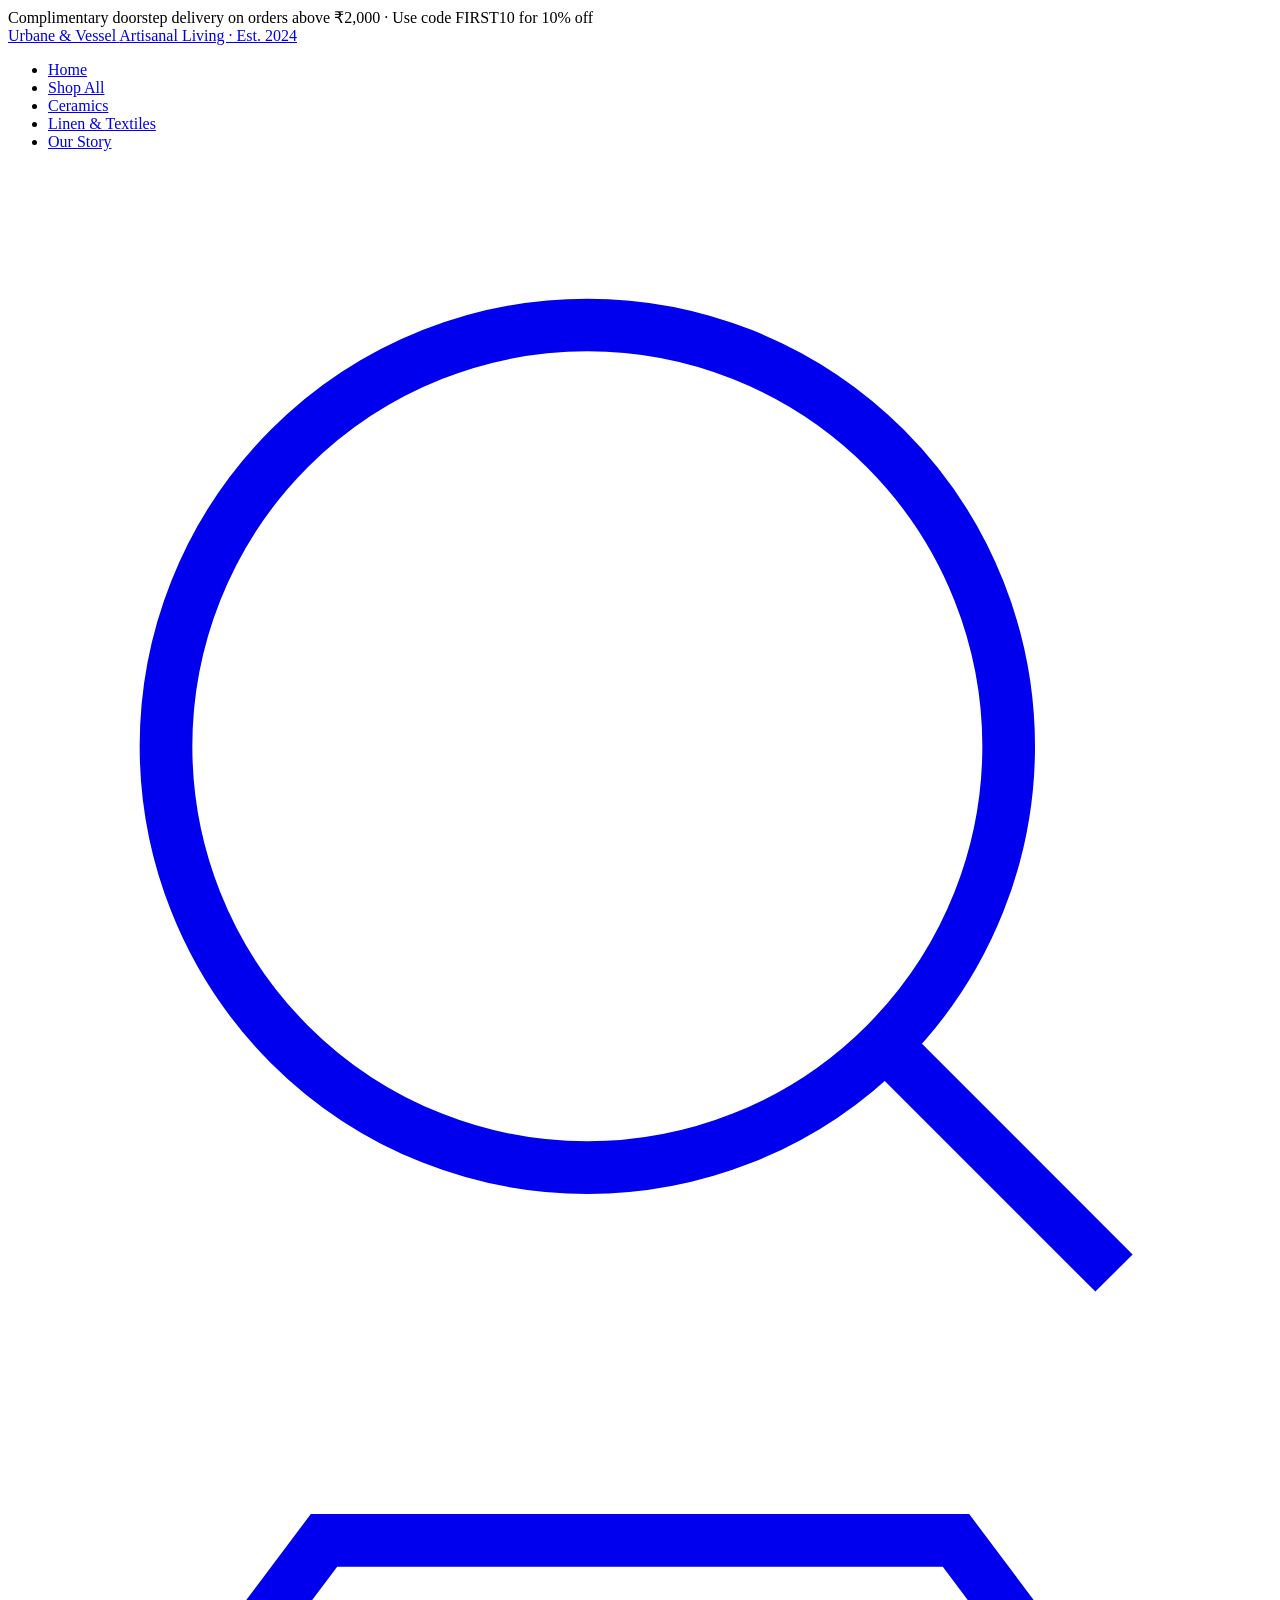
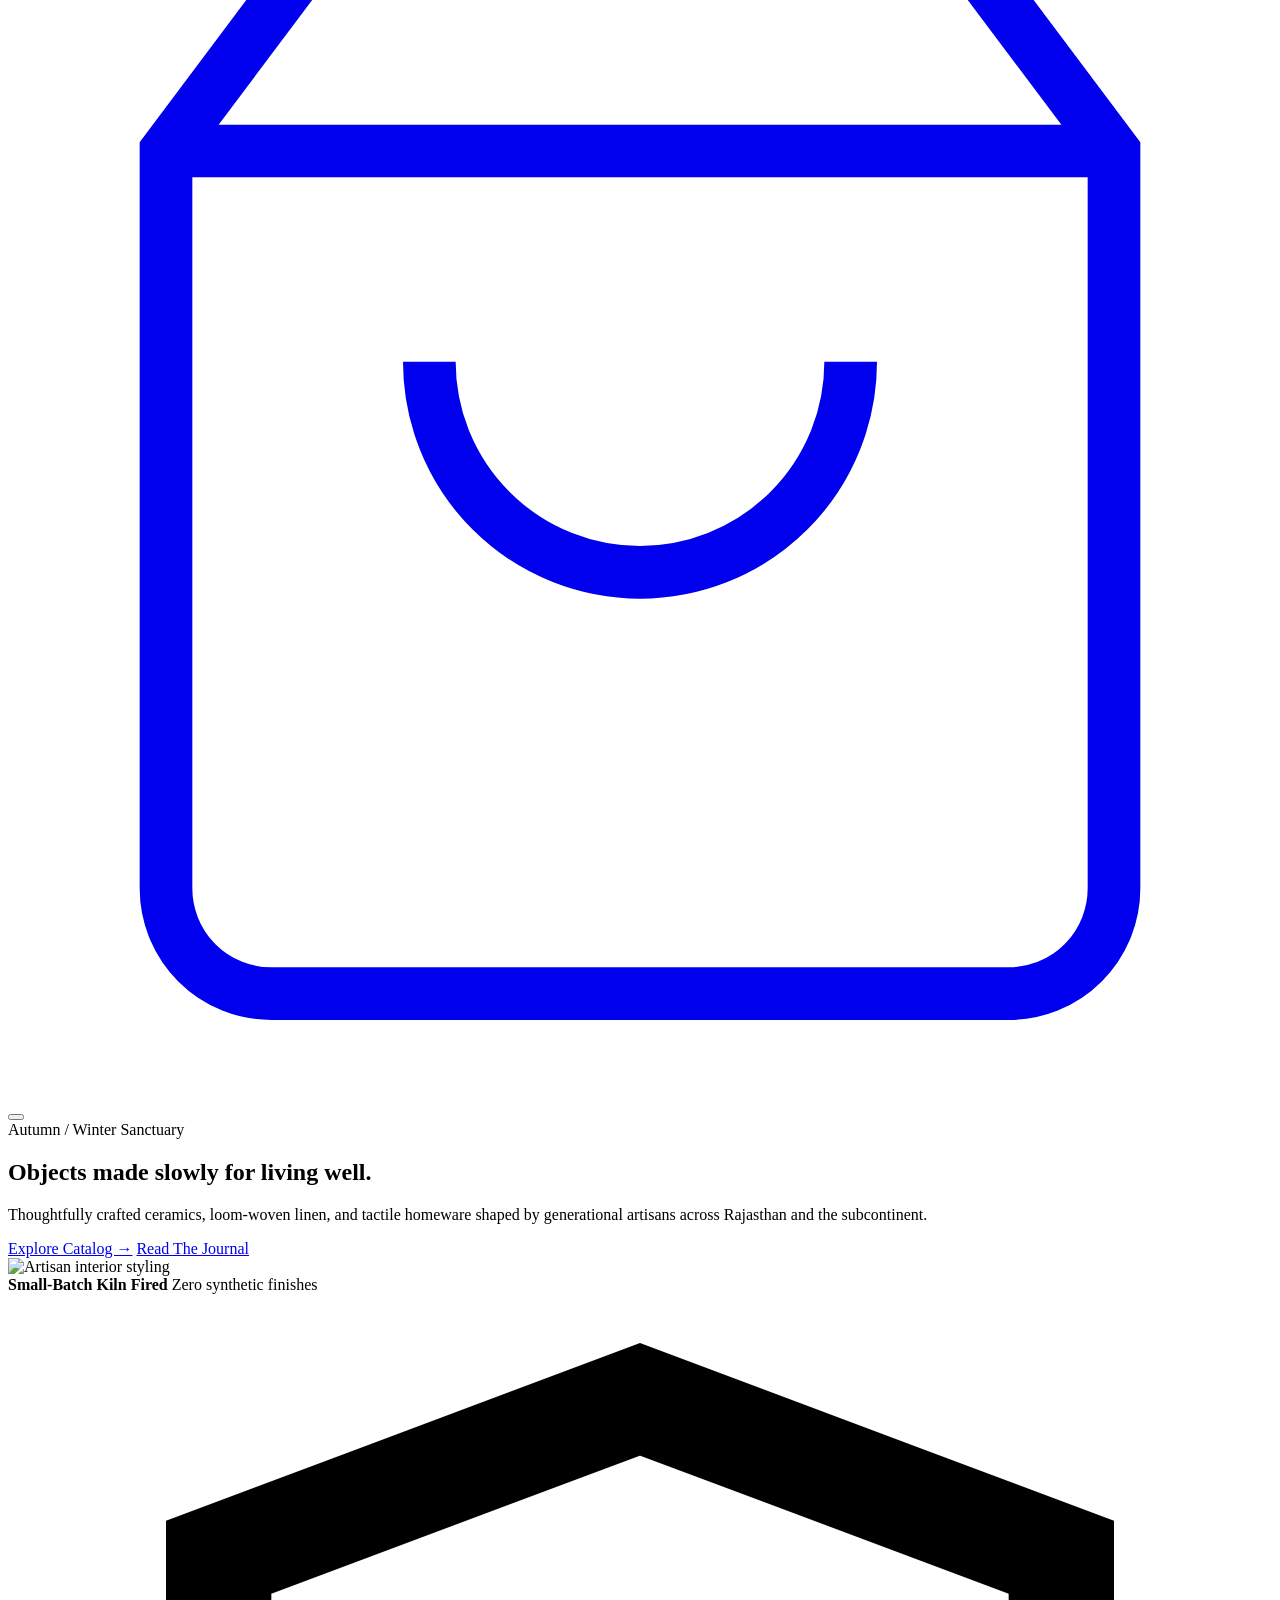
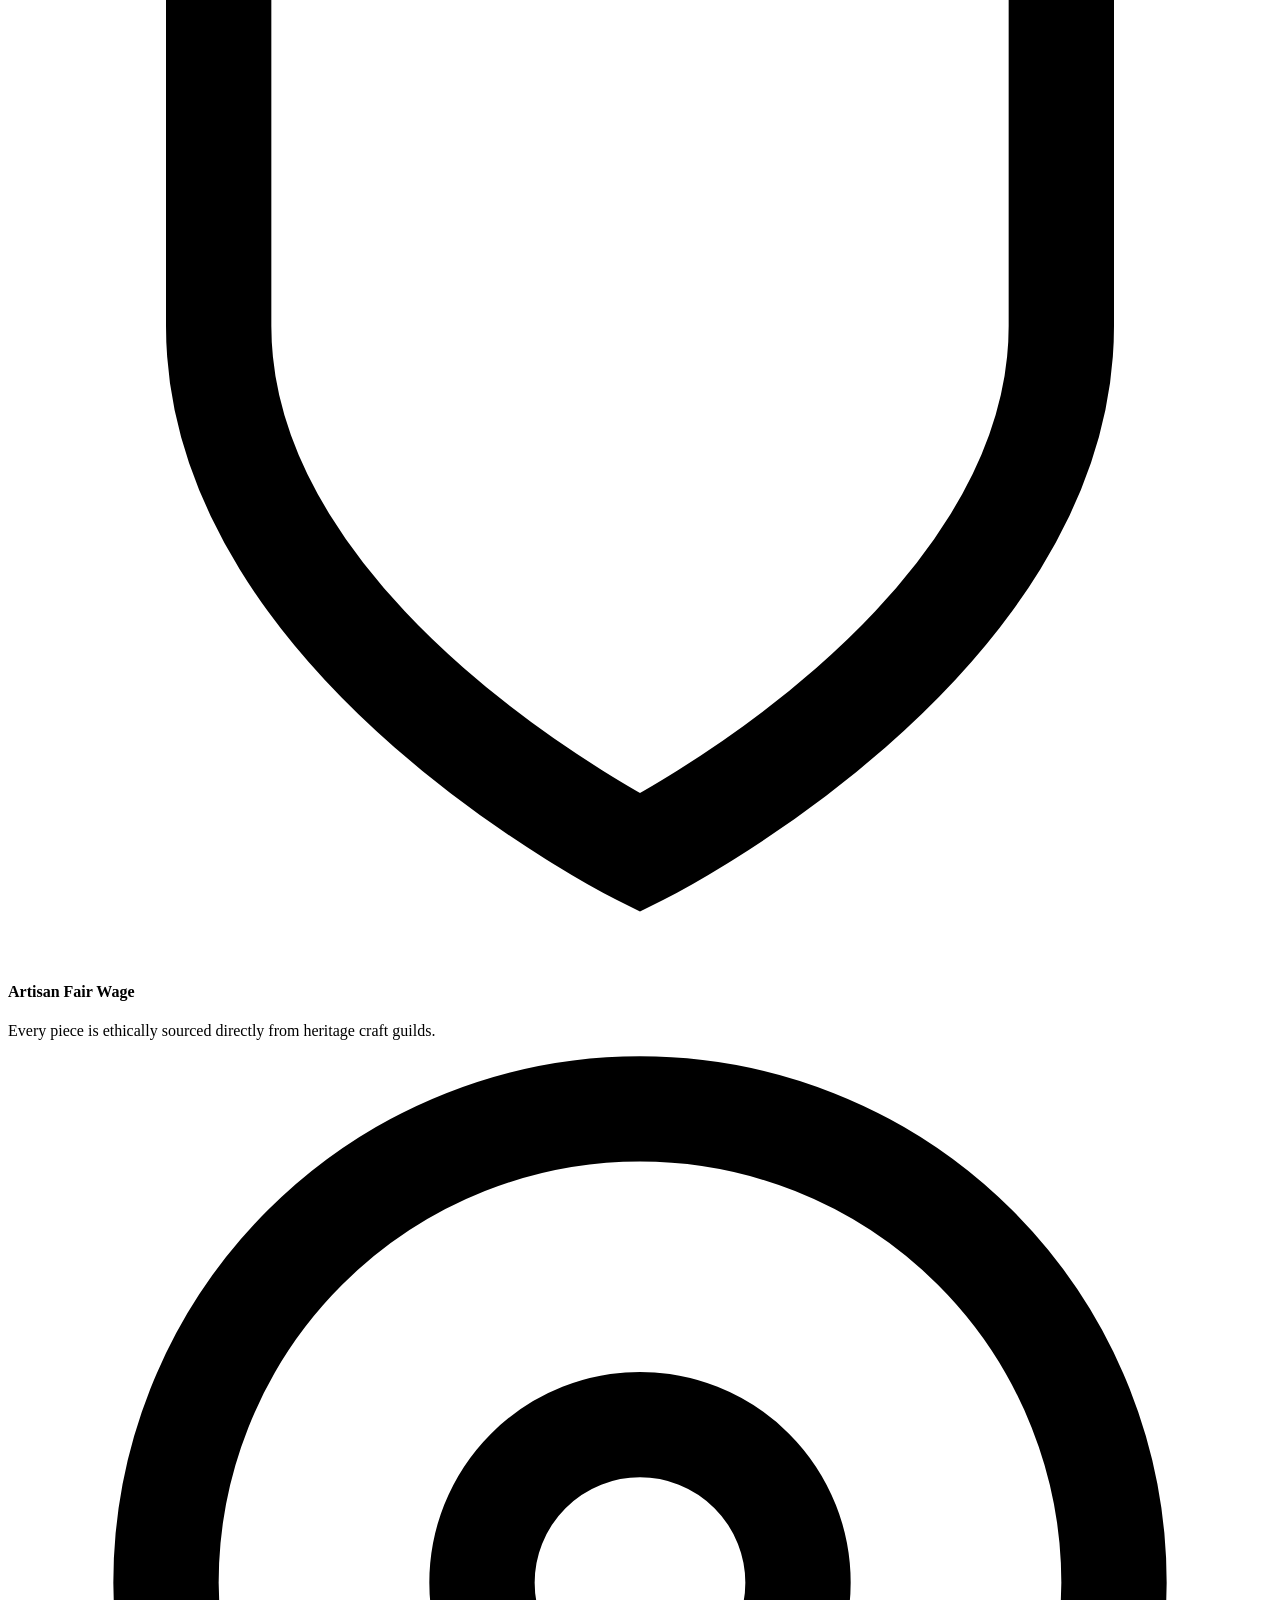
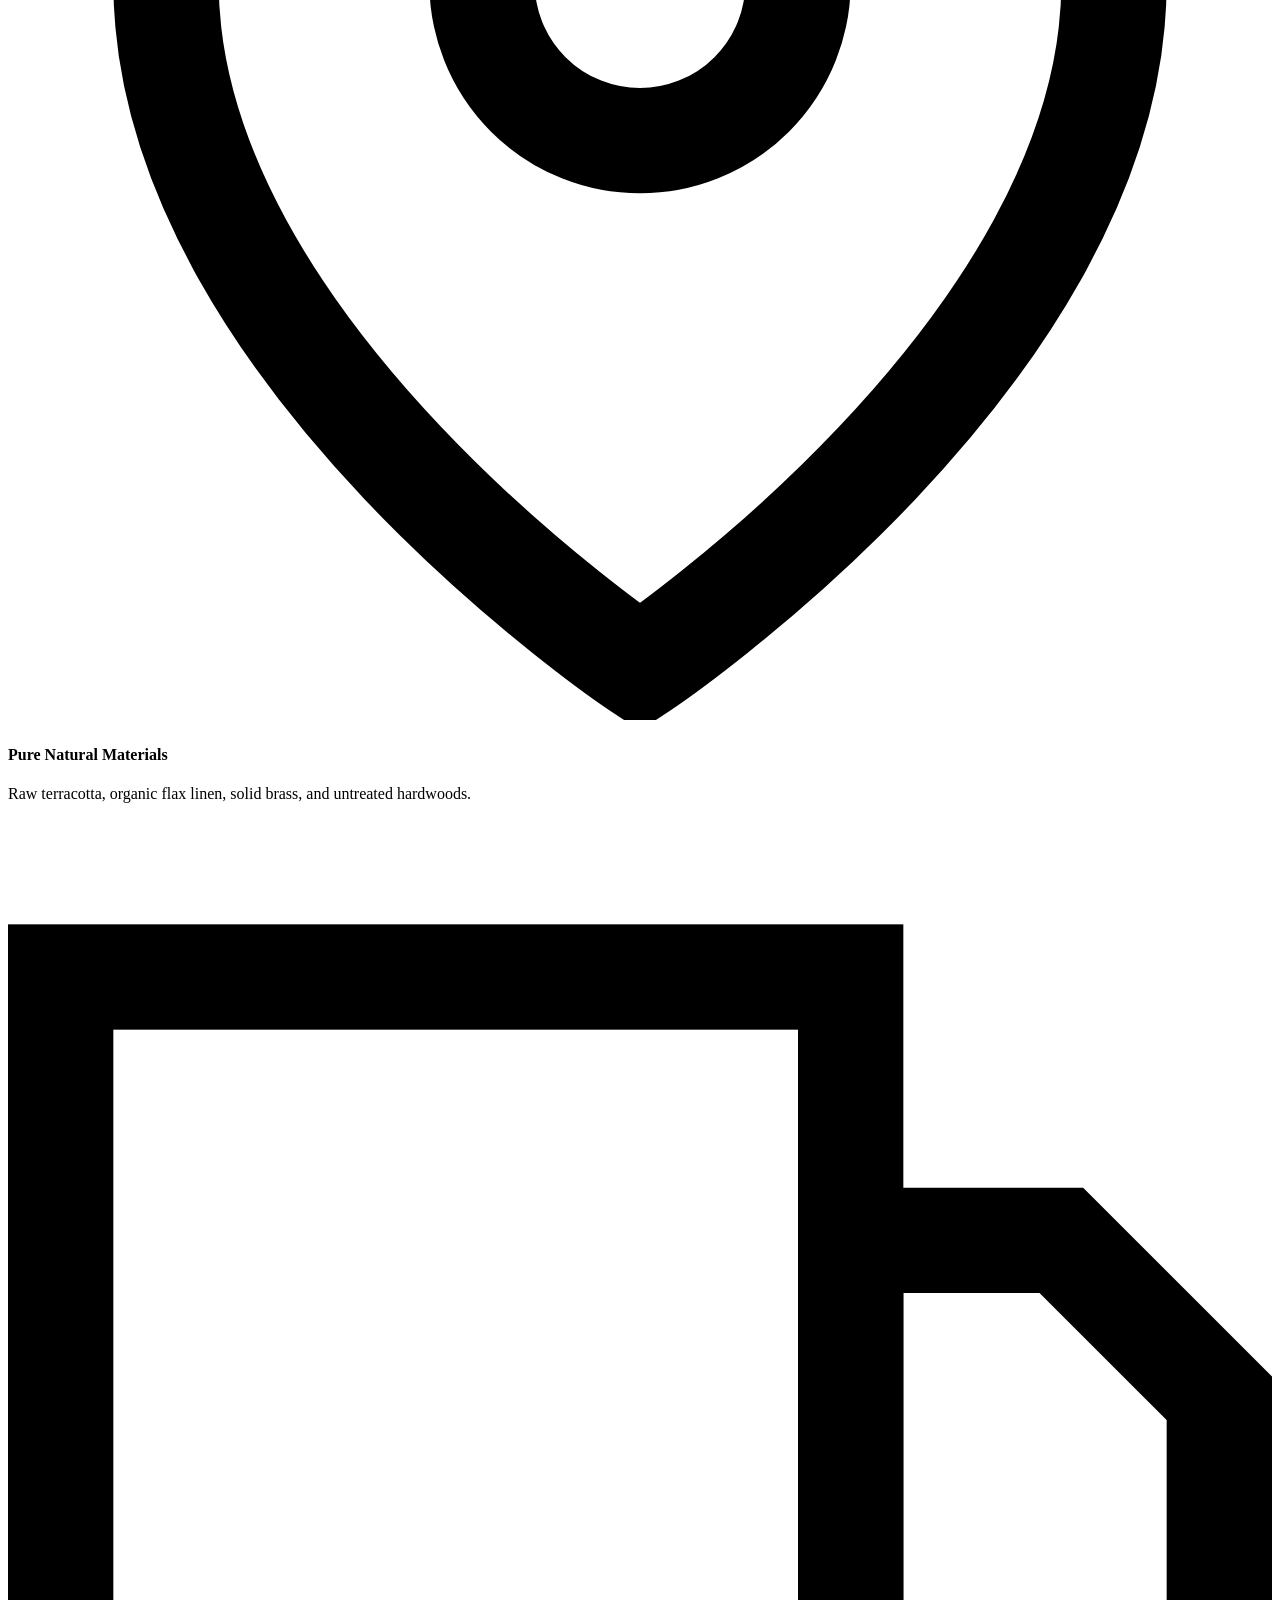
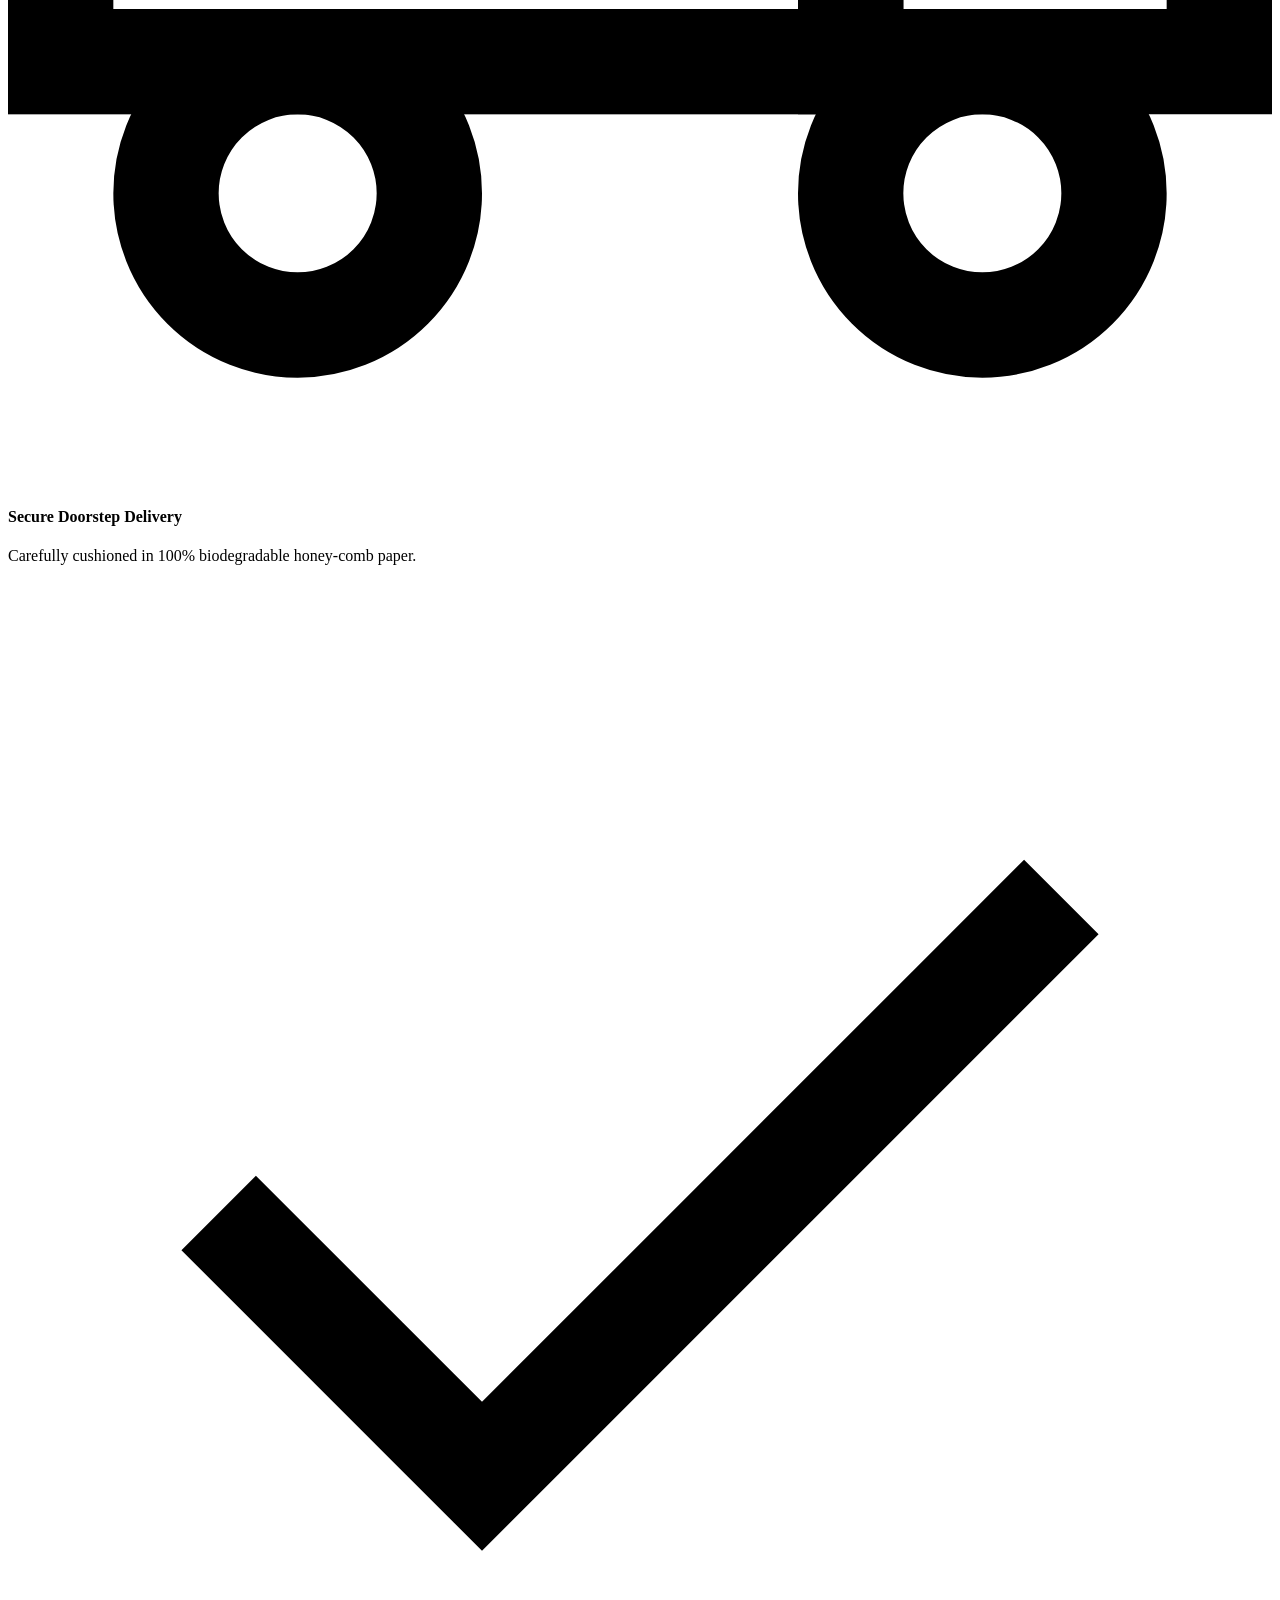
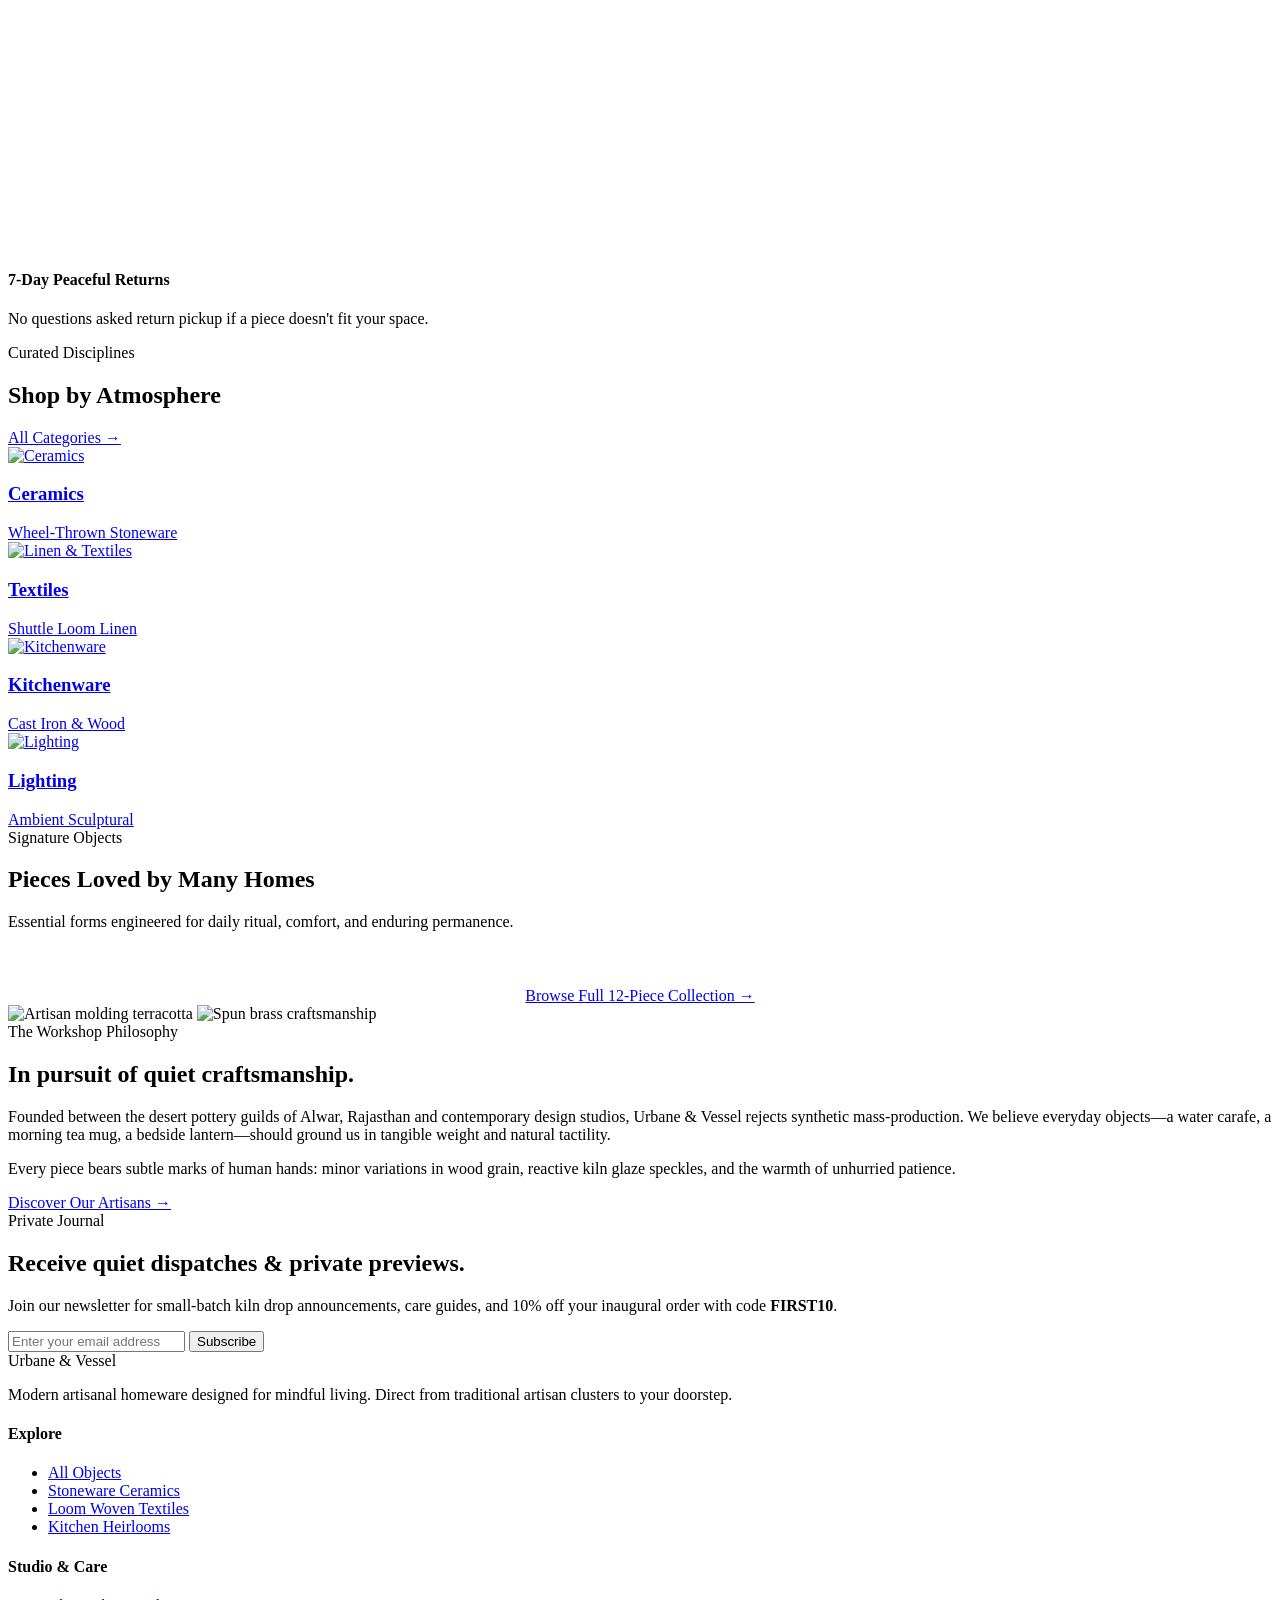
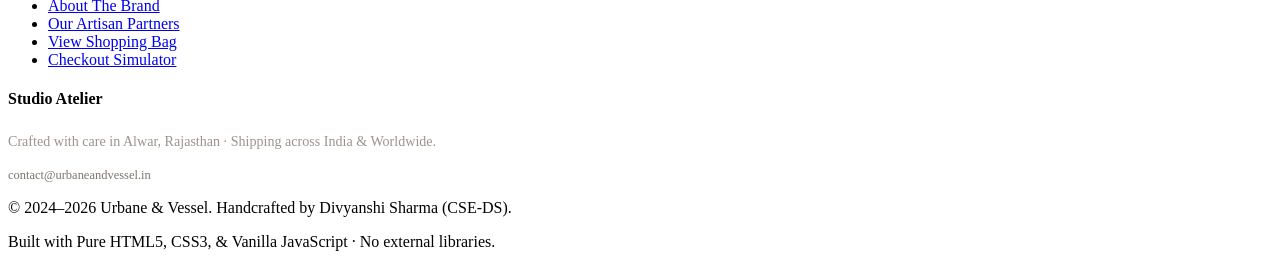
==== index.html @ d1248e4f "Added files" ====
<!DOCTYPE html>
<html lang="en">
<head>
  <meta charset="UTF-8" />
  <meta name="viewport" content="width=device-width, initial-scale=1.0" />
  <title>Urbane &amp; Vessel — Handcrafted Homeware &amp; Living</title>
  <link rel="stylesheet" href="css/style.css" />
</head>
<body>

  <!-- Top Announcement Bar -->
  <aside class="announcement-bar">
    Complimentary doorstep delivery on orders above ₹2,000 &middot; Use code <span>FIRST10</span> for 10% off
  </aside>

  <!-- Navigation Header -->
  <header class="site-header">
    <div class="container header-inner">
      <a href="index.html" class="brand-logo">
        <span class="brand-name">Urbane &amp; Vessel</span>
        <span class="brand-sub">Artisanal Living &middot; Est. 2024</span>
      </a>

      <nav>
        <ul class="nav-menu">
          <li><a href="index.html" class="nav-link">Home</a></li>
          <li><a href="shop.html" class="nav-link">Shop All</a></li>
          <li><a href="shop.html?category=ceramics" class="nav-link">Ceramics</a></li>
          <li><a href="shop.html?category=textiles" class="nav-link">Linen &amp; Textiles</a></li>
          <li><a href="about.html" class="nav-link">Our Story</a></li>
        </ul>
      </nav>

      <div class="header-actions">
        <a href="shop.html" class="action-icon-btn" title="Search objects" aria-label="Search">
          <svg viewBox="0 0 24 24" fill="none" stroke="currentColor"><circle cx="11" cy="11" r="8"></circle><line x1="21" y1="21" x2="16.65" y2="16.65"></line></svg>
        </a>
        <a href="cart.html" class="action-icon-btn" title="View Bag" aria-label="Cart">
          <svg viewBox="0 0 24 24" fill="none" stroke="currentColor"><path d="M6 2L3 6v14a2 2 0 0 0 2 2h14a2 2 0 0 0 2-2V6l-3-4z"></path><line x1="3" y1="6" x2="21" y2="6"></line><path d="M16 10a4 4 0 0 1-8 0"></path></svg>
          <span class="cart-badge-count" style="display: none;">0</span>
        </a>
        <button class="mobile-toggle-btn" aria-label="Toggle navigation menu">
          <span></span><span></span><span></span>
        </button>
      </div>
    </div>
  </header>

  <!-- Hero Section -->
  <section class="hero-section">
    <div class="container hero-grid">
      <div class="hero-text">
        <span class="subheading">Autumn / Winter Sanctuary</span>
        <h1>Objects made slowly for living well.</h1>
        <p>
          Thoughtfully crafted ceramics, loom-woven linen, and tactile homeware shaped by generational artisans across Rajasthan and the subcontinent.
        </p>
        <div class="hero-cta-group">
          <a href="shop.html" class="btn btn-primary">Explore Catalog &rarr;</a>
          <a href="about.html" class="btn btn-outline">Read The Journal</a>
        </div>
      </div>
      <div class="hero-visual-frame">
        <div class="hero-image-wrapper">
          <img src="https://images.unsplash.com/photo-1616486338812-3dadae4b4ace?auto=format&fit=crop&w=1000&q=80" alt="Artisan interior styling" />
        </div>
        <div class="hero-badge-tag">
          <strong>Small-Batch Kiln Fired</strong>
          <span>Zero synthetic finishes</span>
        </div>
      </div>
    </div>
  </section>

  <!-- Value Propositions Ribbon -->
  <section class="values-ribbon">
    <div class="container values-grid">
      <div class="value-item">
        <div class="value-icon">
          <svg viewBox="0 0 24 24" fill="none" stroke="currentColor" stroke-width="2"><path d="M12 22s8-4 8-10V5l-8-3-8 3v7c0 6 8 10 8 10z"></path></svg>
        </div>
        <div class="value-text">
          <h4>Artisan Fair Wage</h4>
          <p>Every piece is ethically sourced directly from heritage craft guilds.</p>
        </div>
      </div>

      <div class="value-item">
        <div class="value-icon">
          <svg viewBox="0 0 24 24" fill="none" stroke="currentColor" stroke-width="2"><path d="M21 10c0 7-9 13-9 13s-9-6-9-13a9 9 0 0 1 18 0z"></path><circle cx="12" cy="10" r="3"></circle></svg>
        </div>
        <div class="value-text">
          <h4>Pure Natural Materials</h4>
          <p>Raw terracotta, organic flax linen, solid brass, and untreated hardwoods.</p>
        </div>
      </div>

      <div class="value-item">
        <div class="value-icon">
          <svg viewBox="0 0 24 24" fill="none" stroke="currentColor" stroke-width="2"><rect x="1" y="3" width="15" height="13"></rect><polygon points="16 8 20 8 23 11 23 16 16 16 16 8"></polygon><circle cx="5.5" cy="18.5" r="2.5"></circle><circle cx="18.5" cy="18.5" r="2.5"></circle></svg>
        </div>
        <div class="value-text">
          <h4>Secure Doorstep Delivery</h4>
          <p>Carefully cushioned in 100% biodegradable honey-comb paper.</p>
        </div>
      </div>

      <div class="value-item">
        <div class="value-icon">
          <svg viewBox="0 0 24 24" fill="none" stroke="currentColor" stroke-width="2"><polyline points="20 6 9 17 4 12"></polyline></svg>
        </div>
        <div class="value-text">
          <h4>7-Day Peaceful Returns</h4>
          <p>No questions asked return pickup if a piece doesn't fit your space.</p>
        </div>
      </div>
    </div>
  </section>

  <!-- Categories Showcase -->
  <section class="categories-showcase">
    <div class="container">
      <div class="section-header">
        <div>
          <span class="subheading">Curated Disciplines</span>
          <h2>Shop by Atmosphere</h2>
        </div>
        <a href="shop.html" class="btn btn-outline btn-sm">All Categories &rarr;</a>
      </div>

      <div class="categories-grid">
        <a href="shop.html?category=ceramics" class="category-card">
          <img src="https://images.unsplash.com/photo-1514432324607-a09d9b4aefdd?auto=format&fit=crop&w=600&q=80" alt="Ceramics" loading="lazy" />
          <div class="category-card-content">
            <h3>Ceramics</h3>
            <span>Wheel-Thrown Stoneware</span>
          </div>
        </a>

        <a href="shop.html?category=textiles" class="category-card">
          <img src="https://images.unsplash.com/photo-1584100936595-c0654b55a2e2?auto=format&fit=crop&w=600&q=80" alt="Linen & Textiles" loading="lazy" />
          <div class="category-card-content">
            <h3>Textiles</h3>
            <span>Shuttle Loom Linen</span>
          </div>
        </a>

        <a href="shop.html?category=kitchenware" class="category-card">
          <img src="https://images.unsplash.com/photo-1576092768241-dec231879fc3?auto=format&fit=crop&w=600&q=80" alt="Kitchenware" loading="lazy" />
          <div class="category-card-content">
            <h3>Kitchenware</h3>
            <span>Cast Iron &amp; Wood</span>
          </div>
        </a>

        <a href="shop.html?category=lighting" class="category-card">
          <img src="https://images.unsplash.com/photo-1507473885765-e6ed057f782c?auto=format&fit=crop&w=600&q=80" alt="Lighting" loading="lazy" />
          <div class="category-card-content">
            <h3>Lighting</h3>
            <span>Ambient Sculptural</span>
          </div>
        </a>
      </div>
    </div>
  </section>

  <!-- Best Sellers Grid -->
  <section class="products-section" style="background: var(--bg-surface); border-top: 1px solid var(--border-color);">
    <div class="container">
      <div class="section-header section-header-centered">
        <span class="subheading">Signature Objects</span>
        <h2>Pieces Loved by Many Homes</h2>
        <p class="lead">Essential forms engineered for daily ritual, comfort, and enduring permanence.</p>
      </div>

      <div class="products-grid" id="homepage-featured-grid">
        <!-- Rendered via JS -->
      </div>

      <div style="text-align: center; margin-top: 3.5rem;">
        <a href="shop.html" class="btn btn-primary">Browse Full 12-Piece Collection &rarr;</a>
      </div>
    </div>
  </section>

  <!-- Brand Story Banner -->
  <section class="story-banner">
    <div class="container story-grid">
      <div class="story-visual-collage">
        <img src="https://images.unsplash.com/photo-1581783342308-f792dbdd27c5?auto=format&fit=crop&w=800&q=80" alt="Artisan molding terracotta" class="story-img-main" />
        <img src="https://images.unsplash.com/photo-1602928321679-560bb453f190?auto=format&fit=crop&w=600&q=80" alt="Spun brass craftsmanship" class="story-img-sub" />
      </div>

      <div class="story-content">
        <span class="subheading">The Workshop Philosophy</span>
        <h2>In pursuit of quiet craftsmanship.</h2>
        <p>
          Founded between the desert pottery guilds of Alwar, Rajasthan and contemporary design studios, Urbane &amp; Vessel rejects synthetic mass-production. We believe everyday objects—a water carafe, a morning tea mug, a bedside lantern—should ground us in tangible weight and natural tactility.
        </p>
        <p>
          Every piece bears subtle marks of human hands: minor variations in wood grain, reactive kiln glaze speckles, and the warmth of unhurried patience.
        </p>
        <a href="about.html" class="btn btn-outline" style="margin-top: 0.5rem;">Discover Our Artisans &rarr;</a>
      </div>
    </div>
  </section>

  <!-- Newsletter Section -->
  <section class="newsletter-section">
    <div class="container">
      <div class="newsletter-card">
        <span class="subheading">Private Journal</span>
        <h2>Receive quiet dispatches &amp; private previews.</h2>
        <p>Join our newsletter for small-batch kiln drop announcements, care guides, and 10% off your inaugural order with code <strong>FIRST10</strong>.</p>
        <form class="newsletter-form">
          <input type="email" class="newsletter-input" placeholder="Enter your email address" required />
          <button type="submit" class="btn btn-primary">Subscribe</button>
        </form>
      </div>
    </div>
  </section>

  <!-- Footer -->
  <footer class="site-footer">
    <div class="container">
      <div class="footer-grid">
        <div class="footer-brand">
          <span class="brand-name">Urbane &amp; Vessel</span>
          <p>Modern artisanal homeware designed for mindful living. Direct from traditional artisan clusters to your doorstep.</p>
        </div>

        <div class="footer-col">
          <h4>Explore</h4>
          <ul class="footer-links">
            <li><a href="shop.html">All Objects</a></li>
            <li><a href="shop.html?category=ceramics">Stoneware Ceramics</a></li>
            <li><a href="shop.html?category=textiles">Loom Woven Textiles</a></li>
            <li><a href="shop.html?category=kitchenware">Kitchen Heirlooms</a></li>
          </ul>
        </div>

        <div class="footer-col">
          <h4>Studio &amp; Care</h4>
          <ul class="footer-links">
            <li><a href="about.html">About The Brand</a></li>
            <li><a href="about.html#artisans">Our Artisan Partners</a></li>
            <li><a href="cart.html">View Shopping Bag</a></li>
            <li><a href="checkout.html">Checkout Simulator</a></li>
          </ul>
        </div>

        <div class="footer-col">
          <h4>Studio Atelier</h4>
          <p style="font-size: 0.88rem; color: #9c9489; line-height: 1.6; margin-bottom: 0.8rem;">
            Crafted with care in Alwar, Rajasthan &middot; Shipping across India &amp; Worldwide.
          </p>
          <span style="font-size: 0.78rem; color: #7d756a;">contact@urbaneandvessel.in</span>
        </div>
      </div>

      <div class="footer-bottom">
        <p>&copy; 2024–2026 Urbane &amp; Vessel. Handcrafted by Divyanshi Sharma (CSE-DS).</p>
        <p>Built with Pure HTML5, CSS3, &amp; Vanilla JavaScript &middot; No external libraries.</p>
      </div>
    </div>
  </footer>

  <!-- Scripts -->
  <script src="js/products.js"></script>
  <script src="js/cart.js"></script>
  <script src="js/main.js"></script>
  <script>
    // Populate Homepage Featured Products (First 4 or Best Sellers)
    document.addEventListener("DOMContentLoaded", () => {
      const container = document.getElementById("homepage-featured-grid");
      if (!container) return;
      const featured = PRODUCTS.slice(0, 4);

      container.innerHTML = featured.map(prod => `
        <article class="product-card">
          <div class="product-card-media">
            <a href="product-detail.html?id=${prod.id}">
              <img src="${prod.image}" alt="${prod.name}" loading="lazy" />
            </a>
            ${prod.badge ? `<span class="product-badge ${prod.badge.toLowerCase().includes('seller') ? 'badge-featured' : ''}">${prod.badge}</span>` : ''}
            <button class="quick-add-btn" onclick="addToCart('${prod.id}', 1)">
              Add to Bag
            </button>
          </div>
          <div class="product-card-body">
            <span class="product-category-tag">${prod.category}</span>
            <h3 class="product-card-title">
              <a href="product-detail.html?id=${prod.id}">${prod.name}</a>
            </h3>
            <div class="product-rating">
              <span class="stars">★</span>
              <span>${prod.rating}</span>
              <span>(${prod.reviewsCount})</span>
            </div>
            <div class="product-price-row">
              <span class="product-price">${formatCurrency(prod.price)}</span>
              ${prod.originalPrice ? `<span class="product-original-price">${formatCurrency(prod.originalPrice)}</span>` : ''}
            </div>
          </div>
        </article>
      `).join("");
    });
  </script>
</body>
</html>
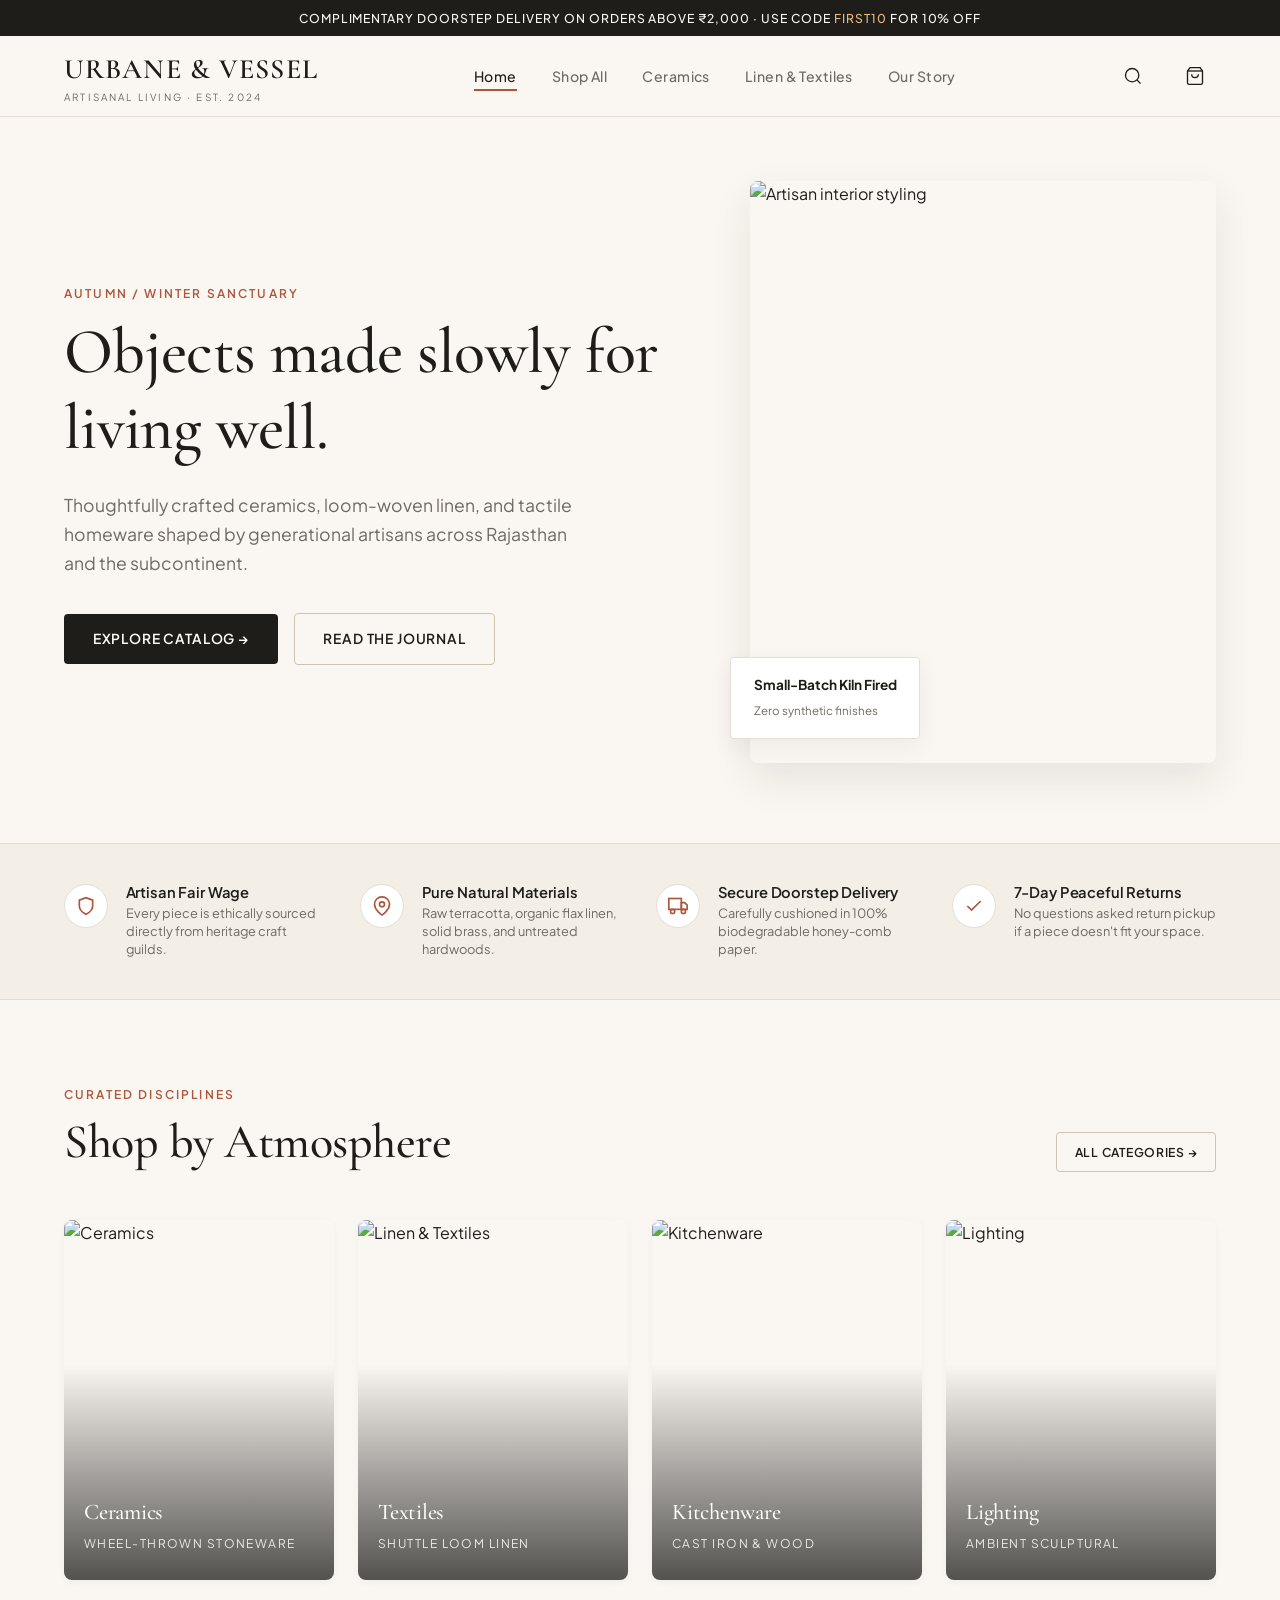
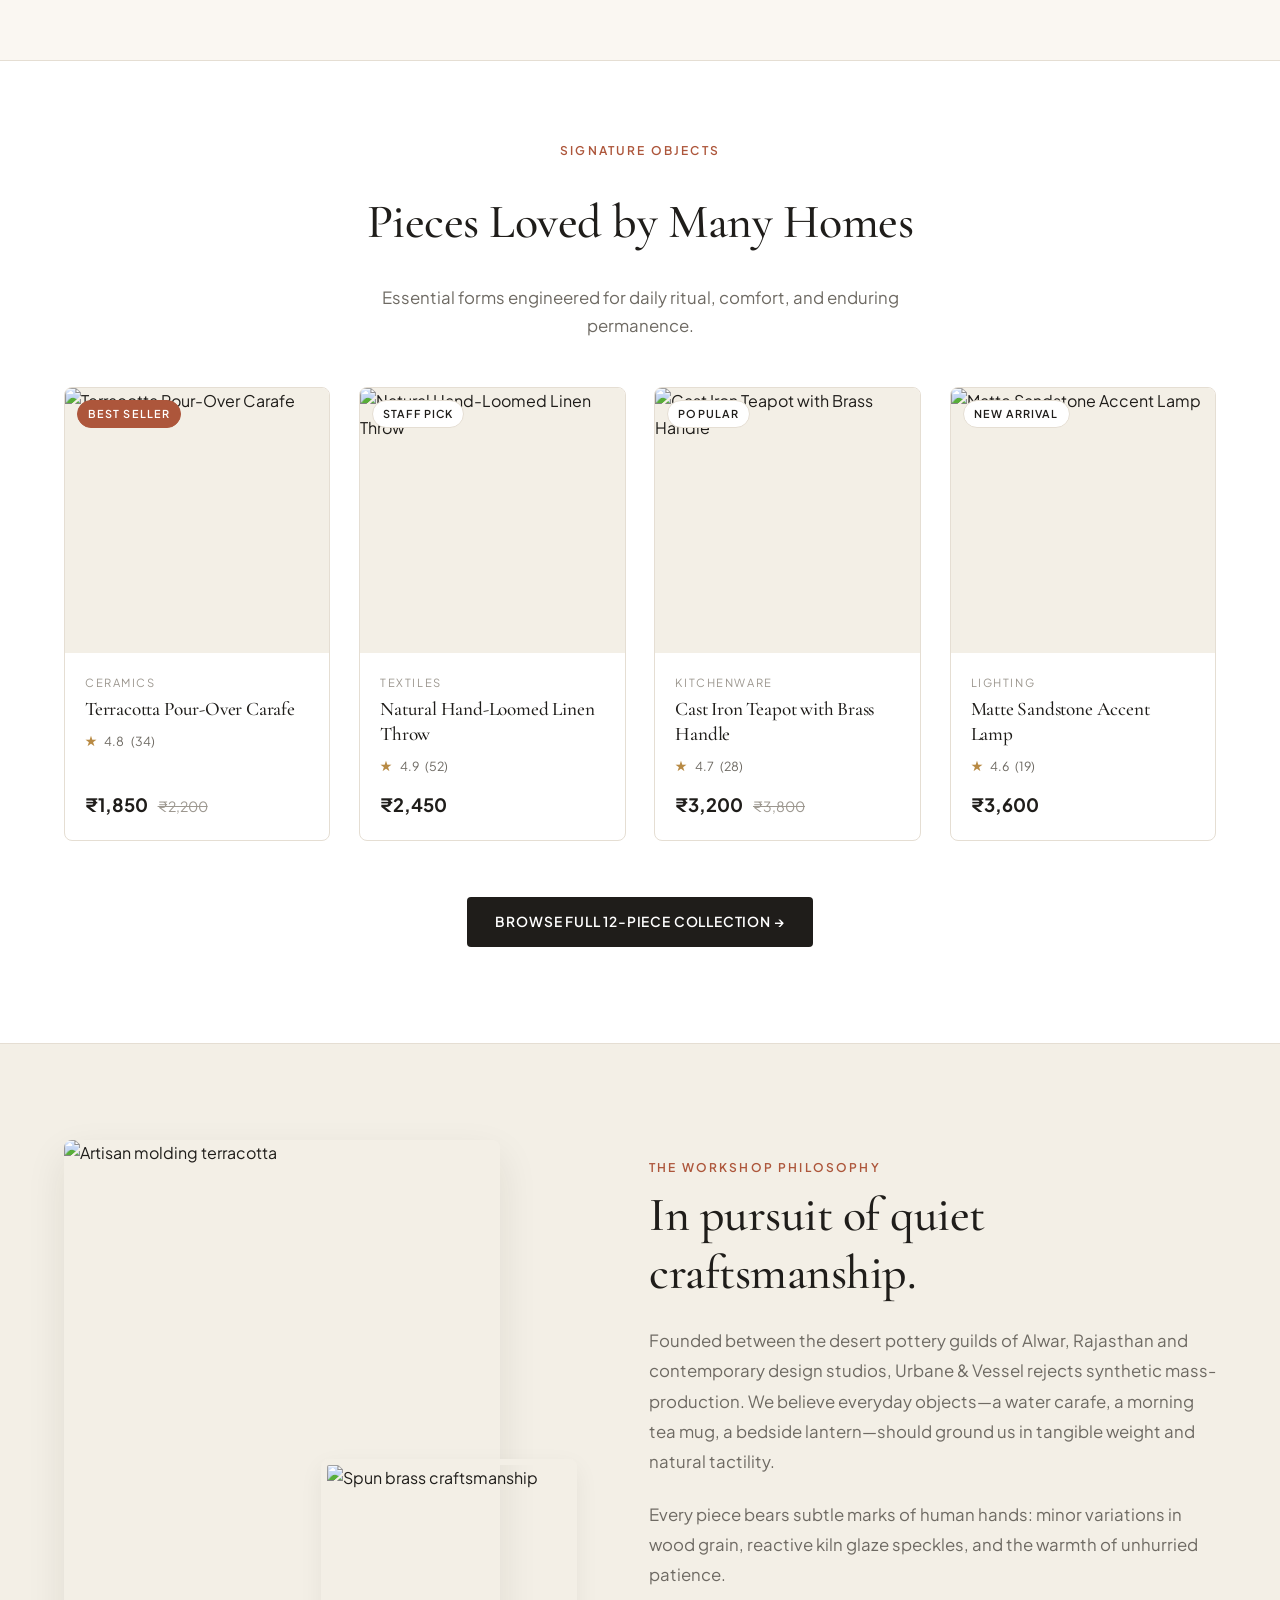
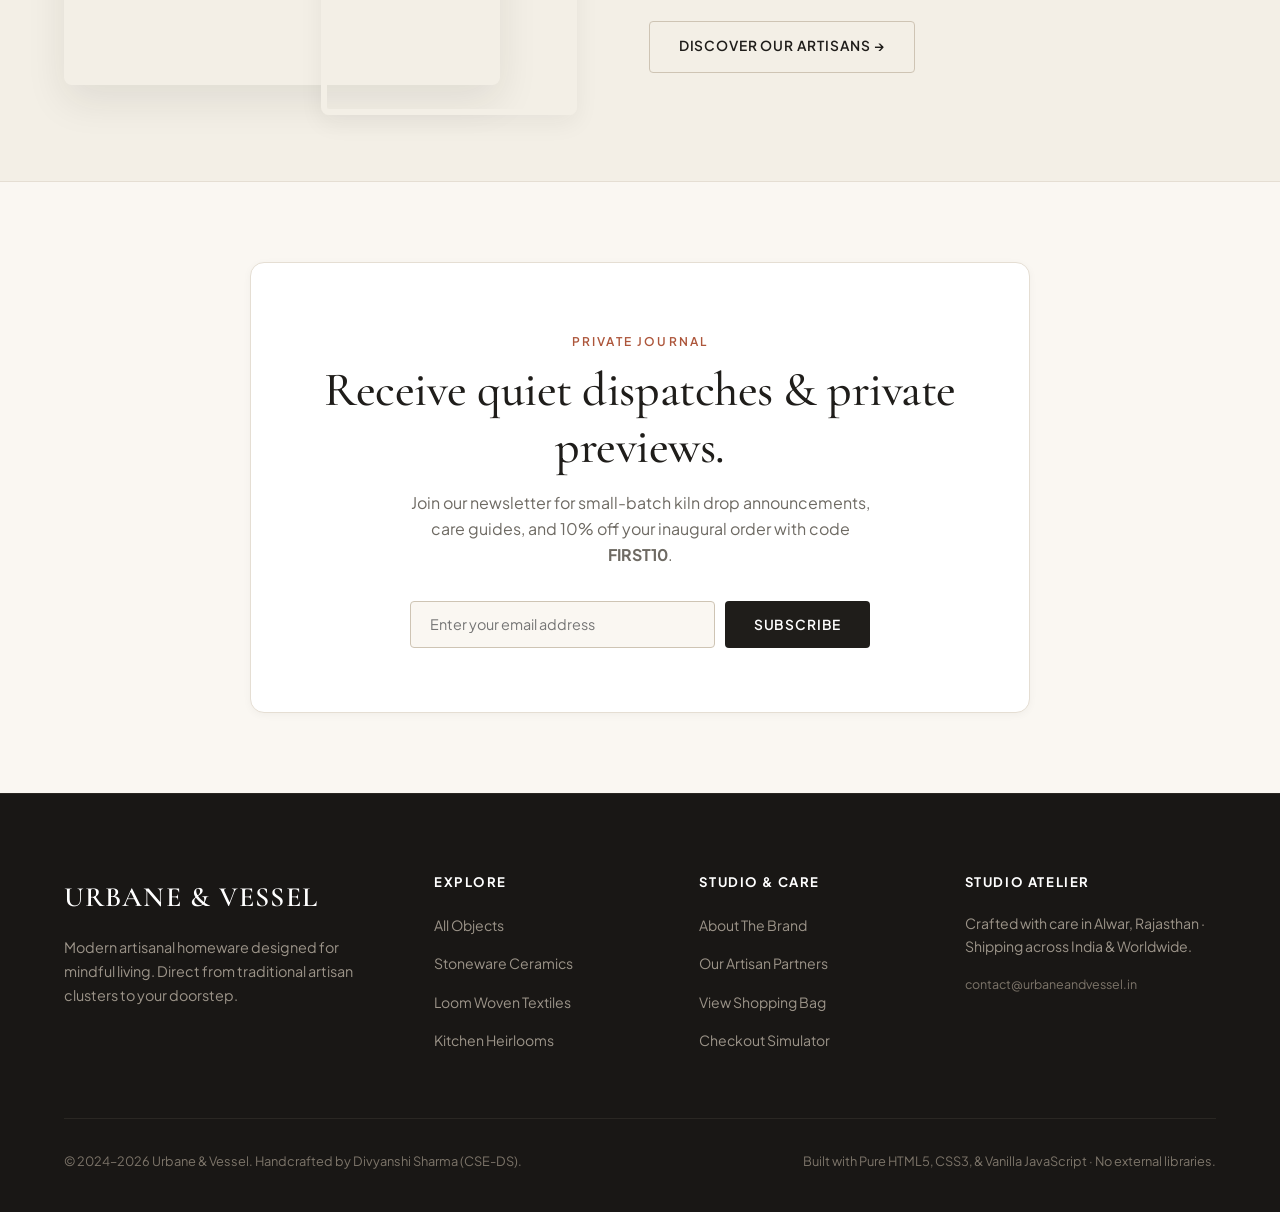
==== commit ef117a9d: "updated files" ====
--- a/index.html
+++ b/index.html
@@ -4,7 +4,7 @@
   <meta charset="UTF-8" />
   <meta name="viewport" content="width=device-width, initial-scale=1.0" />
   <title>Urbane &amp; Vessel — Handcrafted Homeware &amp; Living</title>
-  <link rel="stylesheet" href="css/style.css" />
+  <link rel="stylesheet" href="style.css" />
 </head>
 <body>
 
@@ -266,45 +266,6 @@
   </footer>
 
   <!-- Scripts -->
-  <script src="js/products.js"></script>
-  <script src="js/cart.js"></script>
-  <script src="js/main.js"></script>
-  <script>
-    // Populate Homepage Featured Products (First 4 or Best Sellers)
-    document.addEventListener("DOMContentLoaded", () => {
-      const container = document.getElementById("homepage-featured-grid");
-      if (!container) return;
-      const featured = PRODUCTS.slice(0, 4);
-
-      container.innerHTML = featured.map(prod => `
-        <article class="product-card">
-          <div class="product-card-media">
-            <a href="product-detail.html?id=${prod.id}">
-              <img src="${prod.image}" alt="${prod.name}" loading="lazy" />
-            </a>
-            ${prod.badge ? `<span class="product-badge ${prod.badge.toLowerCase().includes('seller') ? 'badge-featured' : ''}">${prod.badge}</span>` : ''}
-            <button class="quick-add-btn" onclick="addToCart('${prod.id}', 1)">
-              Add to Bag
-            </button>
-          </div>
-          <div class="product-card-body">
-            <span class="product-category-tag">${prod.category}</span>
-            <h3 class="product-card-title">
-              <a href="product-detail.html?id=${prod.id}">${prod.name}</a>
-            </h3>
-            <div class="product-rating">
-              <span class="stars">★</span>
-              <span>${prod.rating}</span>
-              <span>(${prod.reviewsCount})</span>
-            </div>
-            <div class="product-price-row">
-              <span class="product-price">${formatCurrency(prod.price)}</span>
-              ${prod.originalPrice ? `<span class="product-original-price">${formatCurrency(prod.originalPrice)}</span>` : ''}
-            </div>
-          </div>
-        </article>
-      `).join("");
-    });
-  </script>
+    <script src="script.js"></script>
 </body>
 </html>
--- a/style.css
+++ b/style.css
@@ -0,0 +1,1590 @@
+/* ============================================================
+   URBANE & VESSEL — Artisanal Homeware & Living
+   Custom Handcrafted CSS
+   ============================================================ */
+
+@import url('https://fonts.googleapis.com/css2?family=Cormorant+Garamond:ital,wght@0,400;0,500;0,600;0,700;1,400&family=Plus+Jakarta+Sans:wght@300;400;500;600;700&display=swap');
+
+/* --- Root Design Tokens --- */
+:root {
+  --bg-primary: #faf7f2;
+  --bg-surface: #ffffff;
+  --bg-subtle: #f3efe6;
+  --bg-muted: #eae3d6;
+
+  --text-main: #1f1d1a;
+  --text-muted: #6e6a63;
+  --text-light: #9c978f;
+
+  --color-terracotta: #ad563b;
+  --color-terracotta-dark: #8c422a;
+  --color-terracotta-soft: rgba(173, 86, 59, 0.08);
+
+  --color-brass: #b88a44;
+  --color-olive: #5f6b55;
+
+  --border-color: #e5ded3;
+  --border-dark: #cec4b4;
+
+  --font-serif: 'Cormorant Garamond', Georgia, 'Times New Roman', serif;
+  --font-sans: 'Plus Jakarta Sans', system-ui, -apple-system, sans-serif;
+
+  --shadow-sm: 0 2px 8px rgba(31, 29, 26, 0.04);
+  --shadow-md: 0 8px 24px rgba(31, 29, 26, 0.06);
+  --shadow-lg: 0 16px 40px rgba(31, 29, 26, 0.09);
+
+  --radius-sm: 4px;
+  --radius-md: 8px;
+  --radius-lg: 14px;
+  --radius-full: 9999px;
+
+  --transition-fast: 0.2s cubic-bezier(0.16, 1, 0.3, 1);
+  --transition-normal: 0.35s cubic-bezier(0.16, 1, 0.3, 1);
+
+  --nav-height: 80px;
+}
+
+/* --- Reset & Base --- */
+*, *::before, *::after {
+  margin: 0;
+  padding: 0;
+  box-sizing: border-box;
+}
+
+html {
+  font-size: 16px;
+  scroll-behavior: smooth;
+  -webkit-font-smoothing: antialiased;
+}
+
+body {
+  font-family: var(--font-sans);
+  background-color: var(--bg-primary);
+  color: var(--text-main);
+  line-height: 1.65;
+  overflow-x: hidden;
+  display: flex;
+  flex-direction: column;
+  min-height: 100vh;
+}
+
+img {
+  max-width: 100%;
+  height: auto;
+  display: block;
+}
+
+a {
+  color: inherit;
+  text-decoration: none;
+  transition: color var(--transition-fast);
+}
+
+button {
+  font-family: inherit;
+  cursor: pointer;
+  border: none;
+  background: none;
+  transition: all var(--transition-fast);
+}
+
+input, select, textarea {
+  font-family: inherit;
+  color: inherit;
+}
+
+/* --- Layout Utility --- */
+.container {
+  width: 90%;
+  max-width: 1240px;
+  margin: 0 auto;
+}
+
+.container-narrow {
+  width: 90%;
+  max-width: 980px;
+  margin: 0 auto;
+}
+
+/* --- Typography --- */
+h1, h2, h3, h4 {
+  font-family: var(--font-serif);
+  font-weight: 500;
+  line-height: 1.2;
+  letter-spacing: -0.01em;
+  color: var(--text-main);
+}
+
+h1 { font-size: clamp(2.5rem, 5vw, 4.2rem); }
+h2 { font-size: clamp(2rem, 3.8vw, 3rem); }
+h3 { font-size: clamp(1.4rem, 2.2vw, 1.85rem); }
+h4 { font-size: 1.2rem; }
+
+.subheading {
+  font-family: var(--font-sans);
+  font-size: 0.75rem;
+  letter-spacing: 0.18em;
+  text-transform: uppercase;
+  color: var(--color-terracotta);
+  font-weight: 600;
+  display: inline-block;
+  margin-bottom: 0.6rem;
+}
+
+/* --- Top Announcement Bar --- */
+.announcement-bar {
+  background: var(--text-main);
+  color: var(--bg-primary);
+  font-size: 0.76rem;
+  letter-spacing: 0.08em;
+  text-transform: uppercase;
+  padding: 8px 16px;
+  text-align: center;
+  font-weight: 500;
+}
+.announcement-bar span {
+  color: #e5b985;
+}
+
+/* --- Main Header / Navigation --- */
+.site-header {
+  position: sticky;
+  top: 0;
+  z-index: 100;
+  background: rgba(250, 247, 242, 0.94);
+  backdrop-filter: blur(12px);
+  -webkit-backdrop-filter: blur(12px);
+  border-bottom: 1px solid var(--border-color);
+  transition: transform var(--transition-fast), background var(--transition-fast);
+}
+
+.header-inner {
+  height: var(--nav-height);
+  display: flex;
+  align-items: center;
+  justify-content: space-between;
+}
+
+.brand-logo {
+  display: flex;
+  flex-direction: column;
+}
+.brand-name {
+  font-family: var(--font-serif);
+  font-size: 1.75rem;
+  font-weight: 600;
+  letter-spacing: 0.04em;
+  text-transform: uppercase;
+  color: var(--text-main);
+}
+.brand-sub {
+  font-size: 0.62rem;
+  letter-spacing: 0.22em;
+  text-transform: uppercase;
+  color: var(--text-muted);
+  margin-top: -3px;
+}
+
+.nav-menu {
+  display: flex;
+  gap: 2.2rem;
+  list-style: none;
+}
+.nav-link {
+  font-size: 0.88rem;
+  font-weight: 500;
+  color: var(--text-muted);
+  letter-spacing: 0.03em;
+  position: relative;
+  padding: 6px 0;
+}
+.nav-link::after {
+  content: '';
+  position: absolute;
+  bottom: 0;
+  left: 0;
+  width: 0%;
+  height: 1.5px;
+  background-color: var(--color-terracotta);
+  transition: width var(--transition-fast);
+}
+.nav-link:hover,
+.nav-link.active {
+  color: var(--text-main);
+}
+.nav-link:hover::after,
+.nav-link.active::after {
+  width: 100%;
+}
+
+.header-actions {
+  display: flex;
+  align-items: center;
+  gap: 1.25rem;
+}
+.action-icon-btn {
+  display: flex;
+  align-items: center;
+  justify-content: center;
+  width: 42px;
+  height: 42px;
+  border-radius: var(--radius-full);
+  color: var(--text-main);
+  position: relative;
+  border: 1px solid transparent;
+  transition: all var(--transition-fast);
+}
+.action-icon-btn:hover {
+  background-color: var(--bg-subtle);
+  border-color: var(--border-color);
+}
+.action-icon-btn svg {
+  width: 20px;
+  height: 20px;
+  stroke-width: 1.6;
+}
+
+.cart-badge-count {
+  position: absolute;
+  top: 4px;
+  right: 4px;
+  background: var(--color-terracotta);
+  color: #fff;
+  font-size: 0.68rem;
+  font-weight: 700;
+  width: 18px;
+  height: 18px;
+  border-radius: 50%;
+  display: inline-flex;
+  align-items: center;
+  justify-content: center;
+}
+
+/* Mobile Hamburger */
+.mobile-toggle-btn {
+  display: none;
+  flex-direction: column;
+  gap: 5px;
+  width: 32px;
+  height: 32px;
+  justify-content: center;
+  cursor: pointer;
+}
+.mobile-toggle-btn span {
+  display: block;
+  height: 2px;
+  width: 100%;
+  background: var(--text-main);
+  transition: transform var(--transition-fast), opacity var(--transition-fast);
+}
+
+/* --- Buttons --- */
+.btn {
+  display: inline-flex;
+  align-items: center;
+  justify-content: center;
+  gap: 0.6rem;
+  padding: 0.85rem 1.8rem;
+  font-size: 0.86rem;
+  font-weight: 600;
+  letter-spacing: 0.06em;
+  text-transform: uppercase;
+  border-radius: var(--radius-sm);
+  transition: all var(--transition-fast);
+}
+
+.btn-primary {
+  background: var(--text-main);
+  color: #ffffff;
+}
+.btn-primary:hover {
+  background: var(--color-terracotta);
+  transform: translateY(-2px);
+  box-shadow: var(--shadow-md);
+}
+
+.btn-terracotta {
+  background: var(--color-terracotta);
+  color: #ffffff;
+}
+.btn-terracotta:hover {
+  background: var(--color-terracotta-dark);
+  transform: translateY(-2px);
+  box-shadow: 0 6px 18px rgba(173, 86, 59, 0.25);
+}
+
+.btn-outline {
+  background: transparent;
+  color: var(--text-main);
+  border: 1px solid var(--border-dark);
+}
+.btn-outline:hover {
+  border-color: var(--text-main);
+  background: var(--text-main);
+  color: #ffffff;
+}
+
+.btn-sm {
+  padding: 0.55rem 1.1rem;
+  font-size: 0.76rem;
+}
+
+.btn-block {
+  width: 100%;
+}
+
+/* --- Hero Section --- */
+.hero-section {
+  padding: 4rem 0 5rem;
+  position: relative;
+}
+.hero-grid {
+  display: grid;
+  grid-template-columns: 1.15fr 0.85fr;
+  gap: 3.5rem;
+  align-items: center;
+}
+.hero-text h1 {
+  margin-bottom: 1.5rem;
+}
+.hero-text p {
+  font-size: 1.1rem;
+  color: var(--text-muted);
+  max-width: 520px;
+  margin-bottom: 2.2rem;
+}
+.hero-cta-group {
+  display: flex;
+  gap: 1rem;
+  align-items: center;
+  flex-wrap: wrap;
+}
+
+.hero-visual-frame {
+  position: relative;
+}
+.hero-image-wrapper {
+  position: relative;
+  border-radius: var(--radius-md);
+  overflow: hidden;
+  box-shadow: var(--shadow-lg);
+  aspect-ratio: 4 / 5;
+}
+.hero-image-wrapper img {
+  width: 100%;
+  height: 100%;
+  object-fit: cover;
+  transition: transform 1.2s cubic-bezier(0.16, 1, 0.3, 1);
+}
+.hero-image-wrapper:hover img {
+  transform: scale(1.03);
+}
+
+.hero-badge-tag {
+  position: absolute;
+  bottom: 24px;
+  left: -20px;
+  background: var(--bg-surface);
+  border: 1px solid var(--border-color);
+  padding: 1rem 1.4rem;
+  border-radius: var(--radius-sm);
+  box-shadow: var(--shadow-md);
+  max-width: 200px;
+}
+.hero-badge-tag strong {
+  display: block;
+  font-size: 0.85rem;
+  font-weight: 700;
+  color: var(--text-main);
+}
+.hero-badge-tag span {
+  font-size: 0.72rem;
+  color: var(--text-muted);
+}
+
+/* --- Features / Value Props Ribbon --- */
+.values-ribbon {
+  background: var(--bg-subtle);
+  border-top: 1px solid var(--border-color);
+  border-bottom: 1px solid var(--border-color);
+  padding: 2.5rem 0;
+}
+.values-grid {
+  display: grid;
+  grid-template-columns: repeat(auto-fit, minmax(220px, 1fr));
+  gap: 2rem;
+}
+.value-item {
+  display: flex;
+  align-items: flex-start;
+  gap: 1.1rem;
+}
+.value-icon {
+  width: 44px;
+  height: 44px;
+  border-radius: 50%;
+  background: var(--bg-surface);
+  border: 1px solid var(--border-color);
+  display: flex;
+  align-items: center;
+  justify-content: center;
+  color: var(--color-terracotta);
+  flex-shrink: 0;
+}
+.value-icon svg {
+  width: 20px;
+  height: 20px;
+}
+.value-text h4 {
+  font-family: var(--font-sans);
+  font-size: 0.92rem;
+  font-weight: 600;
+  margin-bottom: 0.2rem;
+}
+.value-text p {
+  font-size: 0.8rem;
+  color: var(--text-muted);
+  line-height: 1.4;
+}
+
+/* --- Section Headers --- */
+.section-header {
+  margin-bottom: 3rem;
+  display: flex;
+  justify-content: space-between;
+  align-items: flex-end;
+  flex-wrap: wrap;
+  gap: 1.5rem;
+}
+.section-header-centered {
+  text-align: center;
+  align-items: center;
+  justify-content: center;
+  flex-direction: column;
+}
+.section-header-centered .subheading {
+  margin: 0 auto 0.6rem;
+}
+.section-header p.lead {
+  font-size: 1.05rem;
+  color: var(--text-muted);
+  max-width: 600px;
+  margin-top: 0.5rem;
+}
+
+/* --- Categories Showcase --- */
+.categories-showcase {
+  padding: 5rem 0;
+}
+.categories-grid {
+  display: grid;
+  grid-template-columns: repeat(4, 1fr);
+  gap: 1.5rem;
+}
+.category-card {
+  position: relative;
+  border-radius: var(--radius-md);
+  overflow: hidden;
+  aspect-ratio: 3 / 4;
+  box-shadow: var(--shadow-sm);
+  display: block;
+}
+.category-card img {
+  width: 100%;
+  height: 100%;
+  object-fit: cover;
+  transition: transform 0.8s ease;
+}
+.category-card::after {
+  content: '';
+  position: absolute;
+  inset: 0;
+  background: linear-gradient(180deg, transparent 40%, rgba(20, 18, 16, 0.72) 100%);
+  transition: opacity 0.3s;
+}
+.category-card:hover img {
+  transform: scale(1.06);
+}
+.category-card-content {
+  position: absolute;
+  bottom: 24px;
+  left: 20px;
+  right: 20px;
+  z-index: 2;
+  color: #ffffff;
+}
+.category-card-content h3 {
+  color: #ffffff;
+  font-size: 1.4rem;
+  margin-bottom: 0.2rem;
+}
+.category-card-content span {
+  font-size: 0.75rem;
+  text-transform: uppercase;
+  letter-spacing: 0.12em;
+  opacity: 0.85;
+}
+
+/* --- Product Cards Grid --- */
+.products-section {
+  padding: 5rem 0 6rem;
+}
+.products-grid {
+  display: grid;
+  grid-template-columns: repeat(auto-fill, minmax(260px, 1fr));
+  gap: 2rem 1.8rem;
+}
+
+.product-card {
+  background: var(--bg-surface);
+  border: 1px solid var(--border-color);
+  border-radius: var(--radius-md);
+  overflow: hidden;
+  transition: transform var(--transition-normal), box-shadow var(--transition-normal);
+  display: flex;
+  flex-direction: column;
+  position: relative;
+}
+.product-card:hover {
+  transform: translateY(-5px);
+  box-shadow: var(--shadow-md);
+}
+
+.product-card-media {
+  position: relative;
+  aspect-ratio: 1;
+  background: var(--bg-subtle);
+  overflow: hidden;
+}
+.product-card-media img {
+  width: 100%;
+  height: 100%;
+  object-fit: cover;
+  transition: transform 0.6s cubic-bezier(0.16, 1, 0.3, 1);
+}
+.product-card:hover .product-card-media img {
+  transform: scale(1.05);
+}
+
+.product-badge {
+  position: absolute;
+  top: 12px;
+  left: 12px;
+  background: var(--bg-surface);
+  border: 1px solid var(--border-color);
+  font-size: 0.68rem;
+  font-weight: 600;
+  text-transform: uppercase;
+  letter-spacing: 0.1em;
+  padding: 4px 10px;
+  border-radius: var(--radius-full);
+  z-index: 2;
+}
+.product-badge.badge-featured {
+  background: var(--color-terracotta);
+  color: #fff;
+  border-color: var(--color-terracotta);
+}
+
+.quick-add-btn {
+  position: absolute;
+  bottom: 12px;
+  left: 12px;
+  right: 12px;
+  background: rgba(255, 255, 255, 0.94);
+  backdrop-filter: blur(8px);
+  color: var(--text-main);
+  border: 1px solid var(--border-color);
+  border-radius: var(--radius-sm);
+  padding: 9px;
+  font-size: 0.76rem;
+  font-weight: 600;
+  letter-spacing: 0.08em;
+  text-transform: uppercase;
+  opacity: 0;
+  transform: translateY(10px);
+  transition: all var(--transition-fast);
+  display: flex;
+  align-items: center;
+  justify-content: center;
+  gap: 0.4rem;
+  z-index: 3;
+}
+.product-card:hover .quick-add-btn {
+  opacity: 1;
+  transform: translateY(0);
+}
+.quick-add-btn:hover {
+  background: var(--text-main);
+  color: #fff;
+}
+
+.product-card-body {
+  padding: 1.25rem;
+  display: flex;
+  flex-direction: column;
+  flex-grow: 1;
+}
+.product-category-tag {
+  font-size: 0.7rem;
+  text-transform: uppercase;
+  letter-spacing: 0.14em;
+  color: var(--text-light);
+  margin-bottom: 0.35rem;
+}
+.product-card-title {
+  font-family: var(--font-serif);
+  font-size: 1.2rem;
+  margin-bottom: 0.5rem;
+  line-height: 1.3;
+}
+.product-card-title a:hover {
+  color: var(--color-terracotta);
+}
+
+.product-rating {
+  display: flex;
+  align-items: center;
+  gap: 0.4rem;
+  font-size: 0.78rem;
+  color: var(--text-muted);
+  margin-bottom: 0.8rem;
+}
+.stars {
+  color: var(--color-brass);
+  font-size: 0.85rem;
+  letter-spacing: 1px;
+}
+
+.product-price-row {
+  display: flex;
+  align-items: baseline;
+  gap: 0.6rem;
+  margin-top: auto;
+}
+.product-price {
+  font-size: 1.15rem;
+  font-weight: 700;
+  color: var(--text-main);
+}
+.product-original-price {
+  font-size: 0.88rem;
+  color: var(--text-light);
+  text-decoration: line-through;
+}
+
+/* --- Brand Story Section --- */
+.story-banner {
+  background: var(--bg-subtle);
+  border-top: 1px solid var(--border-color);
+  border-bottom: 1px solid var(--border-color);
+  padding: 6rem 0;
+}
+.story-grid {
+  display: grid;
+  grid-template-columns: 0.95fr 1.05fr;
+  gap: 4.5rem;
+  align-items: center;
+}
+.story-visual-collage {
+  position: relative;
+}
+.story-img-main {
+  border-radius: var(--radius-md);
+  box-shadow: var(--shadow-lg);
+  aspect-ratio: 4 / 5;
+  object-fit: cover;
+  width: 85%;
+}
+.story-img-sub {
+  position: absolute;
+  bottom: -30px;
+  right: 0;
+  width: 50%;
+  aspect-ratio: 1;
+  border-radius: var(--radius-md);
+  object-fit: cover;
+  border: 6px solid var(--bg-subtle);
+  box-shadow: var(--shadow-md);
+}
+.story-content h2 {
+  margin-bottom: 1.5rem;
+}
+.story-content p {
+  color: var(--text-muted);
+  font-size: 1.05rem;
+  margin-bottom: 1.4rem;
+  line-height: 1.8;
+}
+
+/* --- Newsletter Section --- */
+.newsletter-section {
+  padding: 5rem 0;
+  text-align: center;
+}
+.newsletter-card {
+  background: #ffffff;
+  border: 1px solid var(--border-color);
+  border-radius: var(--radius-lg);
+  padding: 4rem 2rem;
+  max-width: 780px;
+  margin: 0 auto;
+  box-shadow: var(--shadow-sm);
+}
+.newsletter-card h2 {
+  margin-bottom: 0.8rem;
+}
+.newsletter-card p {
+  color: var(--text-muted);
+  max-width: 480px;
+  margin: 0 auto 2rem;
+}
+.newsletter-form {
+  display: flex;
+  gap: 0.6rem;
+  max-width: 460px;
+  margin: 0 auto;
+}
+.newsletter-input {
+  flex-grow: 1;
+  padding: 0.85rem 1.2rem;
+  border: 1px solid var(--border-dark);
+  border-radius: var(--radius-sm);
+  background: var(--bg-primary);
+  font-size: 0.9rem;
+}
+.newsletter-input:focus {
+  outline: none;
+  border-color: var(--text-main);
+}
+
+/* ============================================================
+   SHOP CATALOG PAGE STYLES (shop.html)
+   ============================================================ */
+.shop-hero-header {
+  padding: 3.5rem 0 2rem;
+  border-bottom: 1px solid var(--border-color);
+  background: var(--bg-subtle);
+}
+.shop-layout {
+  padding: 3rem 0 6rem;
+  display: grid;
+  grid-template-columns: 260px 1fr;
+  gap: 3rem;
+  align-items: flex-start;
+}
+
+/* Sidebar Filters */
+.filters-sidebar {
+  background: var(--bg-surface);
+  border: 1px solid var(--border-color);
+  border-radius: var(--radius-md);
+  padding: 1.8rem;
+  position: sticky;
+  top: calc(var(--nav-height) + 20px);
+}
+.filter-block {
+  padding-bottom: 1.6rem;
+  margin-bottom: 1.6rem;
+  border-bottom: 1px solid var(--border-color);
+}
+.filter-block:last-child {
+  border-bottom: none;
+  padding-bottom: 0;
+  margin-bottom: 0;
+}
+.filter-title {
+  font-family: var(--font-sans);
+  font-size: 0.82rem;
+  font-weight: 700;
+  text-transform: uppercase;
+  letter-spacing: 0.12em;
+  margin-bottom: 1rem;
+}
+
+.category-filter-list {
+  list-style: none;
+  display: flex;
+  flex-direction: column;
+  gap: 0.55rem;
+}
+.filter-chip-btn {
+  display: flex;
+  align-items: center;
+  justify-content: space-between;
+  width: 100%;
+  font-size: 0.88rem;
+  color: var(--text-muted);
+  text-align: left;
+  padding: 6px 8px;
+  border-radius: var(--radius-sm);
+  transition: all var(--transition-fast);
+}
+.filter-chip-btn:hover {
+  background: var(--bg-subtle);
+  color: var(--text-main);
+}
+.filter-chip-btn.active {
+  background: var(--color-terracotta-soft);
+  color: var(--color-terracotta);
+  font-weight: 600;
+}
+.filter-count {
+  font-size: 0.75rem;
+  color: var(--text-light);
+}
+
+/* Search Box in Filter */
+.search-box-wrapper {
+  position: relative;
+  margin-bottom: 1.4rem;
+}
+.search-input {
+  width: 100%;
+  padding: 0.75rem 1rem 0.75rem 2.4rem;
+  border: 1px solid var(--border-color);
+  border-radius: var(--radius-sm);
+  background: var(--bg-primary);
+  font-size: 0.88rem;
+}
+.search-input:focus {
+  outline: none;
+  border-color: var(--color-terracotta);
+}
+.search-icon {
+  position: absolute;
+  left: 10px;
+  top: 50%;
+  transform: translateY(-50%);
+  width: 16px;
+  height: 16px;
+  color: var(--text-light);
+}
+
+/* Price Range Slider */
+.price-range-slider {
+  width: 100%;
+  margin: 0.8rem 0;
+  accent-color: var(--color-terracotta);
+}
+.price-range-labels {
+  display: flex;
+  justify-content: space-between;
+  font-size: 0.8rem;
+  color: var(--text-muted);
+}
+
+/* Shop Toolbar */
+.shop-toolbar {
+  display: flex;
+  justify-content: space-between;
+  align-items: center;
+  margin-bottom: 2rem;
+  padding-bottom: 1rem;
+  border-bottom: 1px solid var(--border-color);
+  flex-wrap: wrap;
+  gap: 1rem;
+}
+.results-counter {
+  font-size: 0.88rem;
+  color: var(--text-muted);
+}
+.sort-control-group {
+  display: flex;
+  align-items: center;
+  gap: 0.8rem;
+  font-size: 0.88rem;
+}
+.sort-select {
+  padding: 0.5rem 1rem;
+  border: 1px solid var(--border-color);
+  border-radius: var(--radius-sm);
+  background: var(--bg-surface);
+  cursor: pointer;
+}
+
+.no-results-state {
+  text-align: center;
+  padding: 4rem 2rem;
+  background: var(--bg-surface);
+  border: 1px dashed var(--border-color);
+  border-radius: var(--radius-md);
+}
+
+/* ============================================================
+   PRODUCT DETAIL PAGE STYLES (product-detail.html)
+   ============================================================ */
+.breadcrumb-nav {
+  padding: 1.5rem 0;
+  font-size: 0.82rem;
+  color: var(--text-light);
+  display: flex;
+  align-items: center;
+  gap: 0.6rem;
+}
+.breadcrumb-nav a {
+  color: var(--text-muted);
+}
+.breadcrumb-nav a:hover {
+  color: var(--color-terracotta);
+}
+
+.product-detail-grid {
+  display: grid;
+  grid-template-columns: 1fr 1fr;
+  gap: 4rem;
+  margin-bottom: 5rem;
+}
+
+.product-gallery-stage {
+  position: sticky;
+  top: calc(var(--nav-height) + 20px);
+}
+.main-gallery-frame {
+  aspect-ratio: 1;
+  background: var(--bg-surface);
+  border: 1px solid var(--border-color);
+  border-radius: var(--radius-md);
+  overflow: hidden;
+  margin-bottom: 1rem;
+  box-shadow: var(--shadow-sm);
+}
+.main-gallery-frame img {
+  width: 100%;
+  height: 100%;
+  object-fit: cover;
+  transition: transform 0.4s ease;
+}
+
+.product-meta-header {
+  border-bottom: 1px solid var(--border-color);
+  padding-bottom: 1.5rem;
+  margin-bottom: 1.8rem;
+}
+.detail-price-line {
+  display: flex;
+  align-items: baseline;
+  gap: 1rem;
+  margin: 1rem 0;
+}
+.detail-price {
+  font-size: 1.8rem;
+  font-weight: 700;
+}
+.detail-original-price {
+  font-size: 1.15rem;
+  color: var(--text-light);
+  text-decoration: line-through;
+}
+
+.product-detail-desc {
+  font-size: 1.05rem;
+  color: var(--text-muted);
+  margin-bottom: 2rem;
+  line-height: 1.7;
+}
+
+.product-specs-table {
+  width: 100%;
+  margin-bottom: 2rem;
+  border-collapse: collapse;
+}
+.product-specs-table tr {
+  border-bottom: 1px solid var(--border-color);
+}
+.product-specs-table th {
+  text-align: left;
+  font-size: 0.82rem;
+  font-weight: 600;
+  text-transform: uppercase;
+  letter-spacing: 0.08em;
+  color: var(--text-light);
+  padding: 0.75rem 0;
+  width: 35%;
+}
+.product-specs-table td {
+  font-size: 0.92rem;
+  padding: 0.75rem 0;
+  color: var(--text-main);
+}
+
+.product-purchase-action {
+  display: flex;
+  gap: 1rem;
+  margin-bottom: 2.5rem;
+}
+.qty-stepper {
+  display: flex;
+  align-items: center;
+  border: 1px solid var(--border-dark);
+  border-radius: var(--radius-sm);
+  background: var(--bg-surface);
+  height: 48px;
+}
+.qty-btn {
+  width: 44px;
+  height: 100%;
+  display: flex;
+  align-items: center;
+  justify-content: center;
+  font-size: 1.1rem;
+  color: var(--text-main);
+}
+.qty-btn:hover {
+  background: var(--bg-subtle);
+}
+.qty-input {
+  width: 48px;
+  text-align: center;
+  border: none;
+  background: transparent;
+  font-weight: 600;
+  font-size: 1rem;
+}
+
+.trust-badges-row {
+  display: grid;
+  grid-template-columns: repeat(3, 1fr);
+  gap: 1rem;
+  padding: 1.5rem;
+  background: var(--bg-subtle);
+  border-radius: var(--radius-md);
+  margin-bottom: 2.5rem;
+  text-align: center;
+}
+.trust-badge-item {
+  font-size: 0.78rem;
+  color: var(--text-muted);
+}
+.trust-badge-item strong {
+  display: block;
+  font-size: 0.84rem;
+  color: var(--text-main);
+  margin-bottom: 0.2rem;
+}
+
+/* ============================================================
+   CART PAGE STYLES (cart.html)
+   ============================================================ */
+.cart-page-section {
+  padding: 3.5rem 0 6rem;
+}
+.cart-layout {
+  display: grid;
+  grid-template-columns: 1.4fr 0.6fr;
+  gap: 3rem;
+  align-items: flex-start;
+}
+
+.cart-items-card {
+  background: var(--bg-surface);
+  border: 1px solid var(--border-color);
+  border-radius: var(--radius-md);
+  padding: 2rem;
+  box-shadow: var(--shadow-sm);
+}
+
+.cart-table-header {
+  display: grid;
+  grid-template-columns: 2.5fr 1fr 1fr 0.5fr;
+  padding-bottom: 1rem;
+  border-bottom: 1px solid var(--border-color);
+  font-size: 0.75rem;
+  text-transform: uppercase;
+  letter-spacing: 0.12em;
+  color: var(--text-light);
+  font-weight: 600;
+}
+
+.cart-item-row {
+  display: grid;
+  grid-template-columns: 2.5fr 1fr 1fr 0.5fr;
+  align-items: center;
+  padding: 1.5rem 0;
+  border-bottom: 1px solid var(--border-color);
+}
+.cart-item-info {
+  display: flex;
+  align-items: center;
+  gap: 1.2rem;
+}
+.cart-item-thumb {
+  width: 74px;
+  height: 74px;
+  border-radius: var(--radius-sm);
+  object-fit: cover;
+  background: var(--bg-subtle);
+  flex-shrink: 0;
+}
+.cart-item-name {
+  font-family: var(--font-serif);
+  font-size: 1.15rem;
+  margin-bottom: 0.25rem;
+}
+.cart-item-sku {
+  font-size: 0.75rem;
+  color: var(--text-light);
+}
+
+.cart-remove-btn {
+  color: var(--text-light);
+  padding: 8px;
+  border-radius: 50%;
+  display: inline-flex;
+}
+.cart-remove-btn:hover {
+  color: #c0392b;
+  background: rgba(192, 57, 43, 0.08);
+}
+
+/* Order Summary Box */
+.order-summary-box {
+  background: var(--bg-surface);
+  border: 1px solid var(--border-color);
+  border-radius: var(--radius-md);
+  padding: 2rem;
+  box-shadow: var(--shadow-sm);
+  position: sticky;
+  top: calc(var(--nav-height) + 20px);
+}
+.summary-title {
+  font-size: 1.35rem;
+  margin-bottom: 1.5rem;
+  padding-bottom: 1rem;
+  border-bottom: 1px solid var(--border-color);
+}
+
+.summary-line-item {
+  display: flex;
+  justify-content: space-between;
+  margin-bottom: 0.9rem;
+  font-size: 0.92rem;
+  color: var(--text-muted);
+}
+.summary-line-item.discount-item {
+  color: var(--color-terracotta);
+}
+.summary-line-item.total-line {
+  border-top: 1px solid var(--border-color);
+  padding-top: 1rem;
+  margin-top: 1.2rem;
+  font-size: 1.2rem;
+  font-weight: 700;
+  color: var(--text-main);
+}
+
+/* Coupon Form */
+.promo-box {
+  margin: 1.6rem 0;
+  padding: 1.2rem 0;
+  border-top: 1px dashed var(--border-color);
+  border-bottom: 1px dashed var(--border-color);
+}
+.promo-form {
+  display: flex;
+  gap: 0.5rem;
+}
+.promo-input {
+  flex-grow: 1;
+  padding: 0.65rem 0.85rem;
+  border: 1px solid var(--border-color);
+  border-radius: var(--radius-sm);
+  font-size: 0.85rem;
+  text-transform: uppercase;
+}
+.promo-applied-badge {
+  display: flex;
+  align-items: center;
+  justify-content: space-between;
+  background: var(--color-terracotta-soft);
+  color: var(--color-terracotta);
+  padding: 0.6rem 0.85rem;
+  border-radius: var(--radius-sm);
+  font-size: 0.82rem;
+  font-weight: 600;
+}
+
+/* Empty Cart State */
+.empty-cart-view {
+  text-align: center;
+  padding: 5rem 2rem;
+  background: var(--bg-surface);
+  border: 1px solid var(--border-color);
+  border-radius: var(--radius-md);
+}
+.empty-cart-icon {
+  width: 64px;
+  height: 64px;
+  margin: 0 auto 1.5rem;
+  color: var(--text-light);
+}
+
+/* ============================================================
+   CHECKOUT PAGE STYLES (checkout.html)
+   ============================================================ */
+.checkout-page-section {
+  padding: 3.5rem 0 6rem;
+}
+.checkout-grid {
+  display: grid;
+  grid-template-columns: 1.35fr 0.65fr;
+  gap: 3.5rem;
+}
+
+.checkout-card {
+  background: var(--bg-surface);
+  border: 1px solid var(--border-color);
+  border-radius: var(--radius-md);
+  padding: 2.2rem;
+  margin-bottom: 2rem;
+  box-shadow: var(--shadow-sm);
+}
+
+.form-row-2col {
+  display: grid;
+  grid-template-columns: 1fr 1fr;
+  gap: 1.2rem;
+}
+.form-field {
+  display: flex;
+  flex-direction: column;
+  margin-bottom: 1.2rem;
+}
+.form-field label {
+  font-size: 0.78rem;
+  font-weight: 600;
+  text-transform: uppercase;
+  letter-spacing: 0.08em;
+  margin-bottom: 0.4rem;
+  color: var(--text-main);
+}
+.form-field input,
+.form-field select,
+.form-field textarea {
+  padding: 0.75rem 1rem;
+  border: 1px solid var(--border-dark);
+  border-radius: var(--radius-sm);
+  background: var(--bg-surface);
+  font-size: 0.9rem;
+  transition: border-color var(--transition-fast);
+}
+.form-field input:focus,
+.form-field select:focus,
+.form-field textarea:focus {
+  outline: none;
+  border-color: var(--color-terracotta);
+}
+.form-field .field-error {
+  font-size: 0.75rem;
+  color: #c0392b;
+  margin-top: 0.3rem;
+  display: none;
+}
+
+/* Radio Option Cards (Shipping / Payment) */
+.radio-options-group {
+  display: flex;
+  flex-direction: column;
+  gap: 0.8rem;
+}
+.radio-card-label {
+  display: flex;
+  align-items: center;
+  justify-content: space-between;
+  padding: 1rem 1.2rem;
+  border: 1px solid var(--border-color);
+  border-radius: var(--radius-sm);
+  cursor: pointer;
+  transition: all var(--transition-fast);
+}
+.radio-card-label:hover {
+  border-color: var(--border-dark);
+  background: var(--bg-subtle);
+}
+.radio-card-label.selected {
+  border-color: var(--color-terracotta);
+  background: var(--color-terracotta-soft);
+}
+.radio-card-content {
+  display: flex;
+  align-items: center;
+  gap: 0.8rem;
+}
+.radio-card-label input[type="radio"] {
+  accent-color: var(--color-terracotta);
+}
+
+/* ============================================================
+   ABOUT PAGE STYLES (about.html)
+   ============================================================ */
+.about-hero {
+  padding: 5rem 0 4rem;
+  text-align: center;
+  background: var(--bg-subtle);
+  border-bottom: 1px solid var(--border-color);
+}
+.about-hero h1 {
+  margin-bottom: 1.2rem;
+}
+.about-hero p {
+  font-size: 1.2rem;
+  color: var(--text-muted);
+  max-width: 680px;
+  margin: 0 auto;
+}
+
+.philosophy-grid {
+  display: grid;
+  grid-template-columns: repeat(3, 1fr);
+  gap: 2.5rem;
+  padding: 5rem 0;
+}
+.philosophy-card {
+  padding: 2.2rem;
+  background: var(--bg-surface);
+  border: 1px solid var(--border-color);
+  border-radius: var(--radius-md);
+  box-shadow: var(--shadow-sm);
+}
+.philosophy-number {
+  font-family: var(--font-serif);
+  font-size: 2.5rem;
+  color: var(--color-terracotta);
+  opacity: 0.4;
+  margin-bottom: 0.5rem;
+}
+
+.artisan-spotlight-section {
+  padding: 5rem 0;
+  background: var(--bg-subtle);
+  border-top: 1px solid var(--border-color);
+  border-bottom: 1px solid var(--border-color);
+}
+.artisan-grid {
+  display: grid;
+  grid-template-columns: 1fr 1fr;
+  gap: 4rem;
+  align-items: center;
+}
+
+/* ============================================================
+   CONFIRMATION MODAL & TOAST
+   ============================================================ */
+.modal-backdrop {
+  position: fixed;
+  inset: 0;
+  background: rgba(18, 16, 14, 0.6);
+  backdrop-filter: blur(6px);
+  z-index: 1000;
+  display: flex;
+  align-items: center;
+  justify-content: center;
+  opacity: 0;
+  pointer-events: none;
+  transition: opacity var(--transition-normal);
+  padding: 20px;
+}
+.modal-backdrop.modal-active {
+  opacity: 1;
+  pointer-events: auto;
+}
+.modal-content {
+  background: #ffffff;
+  border-radius: var(--radius-md);
+  padding: 3rem 2.5rem;
+  max-width: 540px;
+  width: 100%;
+  text-align: center;
+  box-shadow: var(--shadow-lg);
+  transform: translateY(20px);
+  transition: transform var(--transition-normal);
+}
+.modal-backdrop.modal-active .modal-content {
+  transform: translateY(0);
+}
+.order-success-icon {
+  width: 72px;
+  height: 72px;
+  border-radius: 50%;
+  background: rgba(46, 125, 50, 0.1);
+  color: #2e7d32;
+  display: flex;
+  align-items: center;
+  justify-content: center;
+  margin: 0 auto 1.5rem;
+}
+
+/* Toast Container */
+.toast-container {
+  position: fixed;
+  bottom: 24px;
+  right: 24px;
+  z-index: 1100;
+  display: flex;
+  flex-direction: column;
+  gap: 10px;
+  pointer-events: none;
+}
+.toast {
+  background: var(--text-main);
+  color: #fff;
+  padding: 12px 20px;
+  border-radius: var(--radius-sm);
+  font-size: 0.86rem;
+  box-shadow: var(--shadow-md);
+  display: flex;
+  align-items: center;
+  gap: 10px;
+  opacity: 0;
+  transform: translateY(15px);
+  transition: all 0.3s cubic-bezier(0.16, 1, 0.3, 1);
+  pointer-events: auto;
+}
+.toast.toast-show {
+  opacity: 1;
+  transform: translateY(0);
+}
+.toast-dot {
+  width: 8px;
+  height: 8px;
+  border-radius: 50%;
+  background: var(--color-brass);
+}
+.toast-success .toast-dot { background: #4caf50; }
+.toast-error .toast-dot { background: #e57373; }
+
+/* ============================================================
+   FOOTER
+   ============================================================ */
+.site-footer {
+  margin-top: auto;
+  background: #191715;
+  color: #d6cfc5;
+  padding: 5rem 0 2.5rem;
+  border-top: 1px solid #2a2723;
+}
+.footer-grid {
+  display: grid;
+  grid-template-columns: 1.5fr 1fr 1fr 1.2fr;
+  gap: 3.5rem;
+  margin-bottom: 4rem;
+}
+.footer-brand .brand-name {
+  color: #ffffff;
+}
+.footer-brand p {
+  font-size: 0.9rem;
+  color: #9c9489;
+  margin-top: 1rem;
+  max-width: 300px;
+}
+.footer-col h4 {
+  font-family: var(--font-sans);
+  color: #ffffff;
+  font-size: 0.82rem;
+  font-weight: 700;
+  text-transform: uppercase;
+  letter-spacing: 0.12em;
+  margin-bottom: 1.4rem;
+}
+.footer-links {
+  list-style: none;
+  display: flex;
+  flex-direction: column;
+  gap: 0.75rem;
+}
+.footer-links a {
+  font-size: 0.88rem;
+  color: #9c9489;
+}
+.footer-links a:hover {
+  color: #ffffff;
+}
+
+.footer-bottom {
+  padding-top: 2rem;
+  border-top: 1px solid #2a2723;
+  display: flex;
+  justify-content: space-between;
+  align-items: center;
+  font-size: 0.8rem;
+  color: #7d756a;
+  flex-wrap: wrap;
+  gap: 1rem;
+}
+
+/* ============================================================
+   RESPONSIVENESS (Mobile & Tablet)
+   ============================================================ */
+@media (max-width: 992px) {
+  .hero-grid,
+  .story-grid,
+  .product-detail-grid,
+  .cart-layout,
+  .checkout-grid,
+  .artisan-grid {
+    grid-template-columns: 1fr;
+    gap: 3rem;
+  }
+  .categories-grid {
+    grid-template-columns: repeat(2, 1fr);
+  }
+  .shop-layout {
+    grid-template-columns: 1fr;
+  }
+  .filters-sidebar {
+    position: static;
+  }
+  .footer-grid {
+    grid-template-columns: 1fr 1fr;
+    gap: 2.5rem;
+  }
+}
+
+@media (max-width: 768px) {
+  :root {
+    --nav-height: 70px;
+  }
+  .mobile-toggle-btn {
+    display: flex;
+  }
+  .nav-menu {
+    position: fixed;
+    top: var(--nav-height);
+    left: 0;
+    right: 0;
+    background: var(--bg-surface);
+    flex-direction: column;
+    padding: 2rem;
+    gap: 1.4rem;
+    border-bottom: 1px solid var(--border-color);
+    box-shadow: var(--shadow-lg);
+    transform: translateY(-120%);
+    transition: transform var(--transition-normal);
+  }
+  .nav-menu.nav-open {
+    transform: translateY(0);
+  }
+  .philosophy-grid {
+    grid-template-columns: 1fr;
+  }
+  .cart-table-header {
+    display: none;
+  }
+  .cart-item-row {
+    grid-template-columns: 1fr;
+    gap: 1rem;
+    position: relative;
+  }
+  .cart-remove-btn {
+    position: absolute;
+    top: 1.5rem;
+    right: 0;
+  }
+  .form-row-2col {
+    grid-template-columns: 1fr;
+  }
+  .footer-grid {
+    grid-template-columns: 1fr;
+  }
+}
